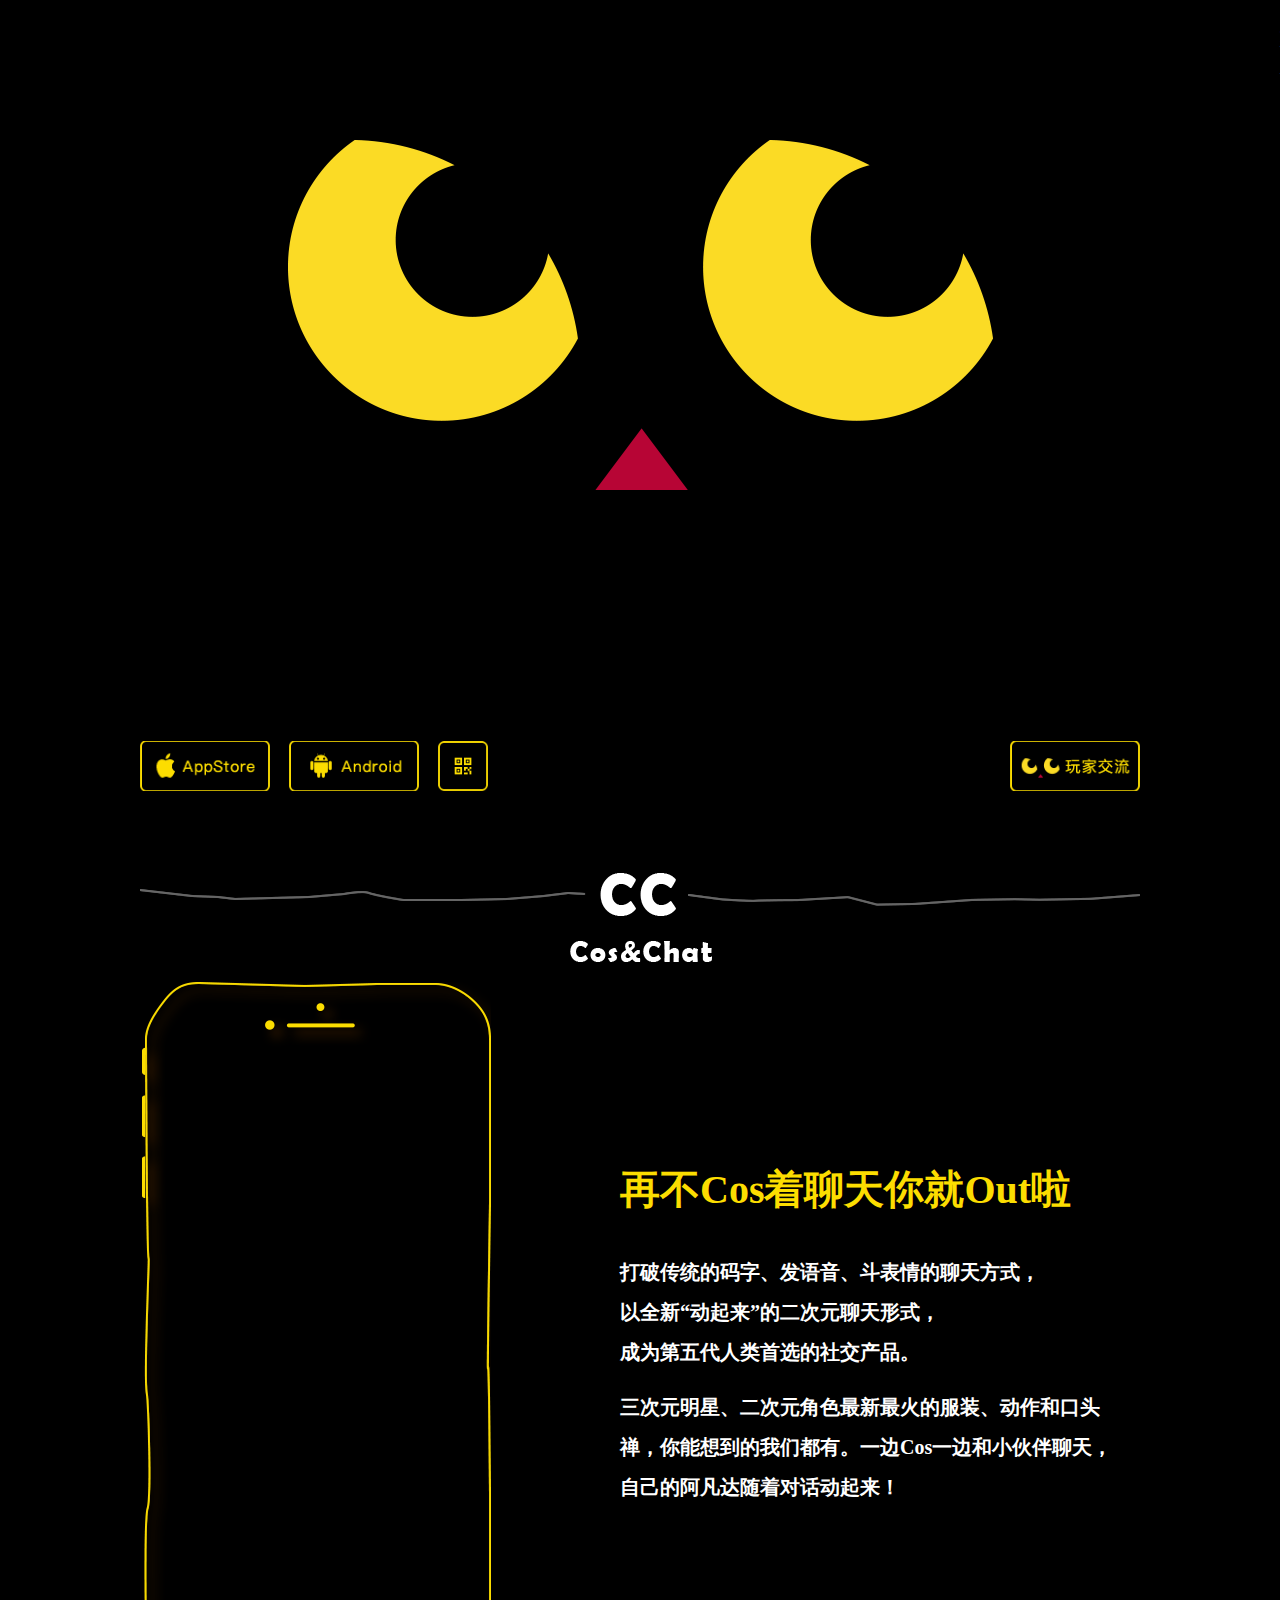
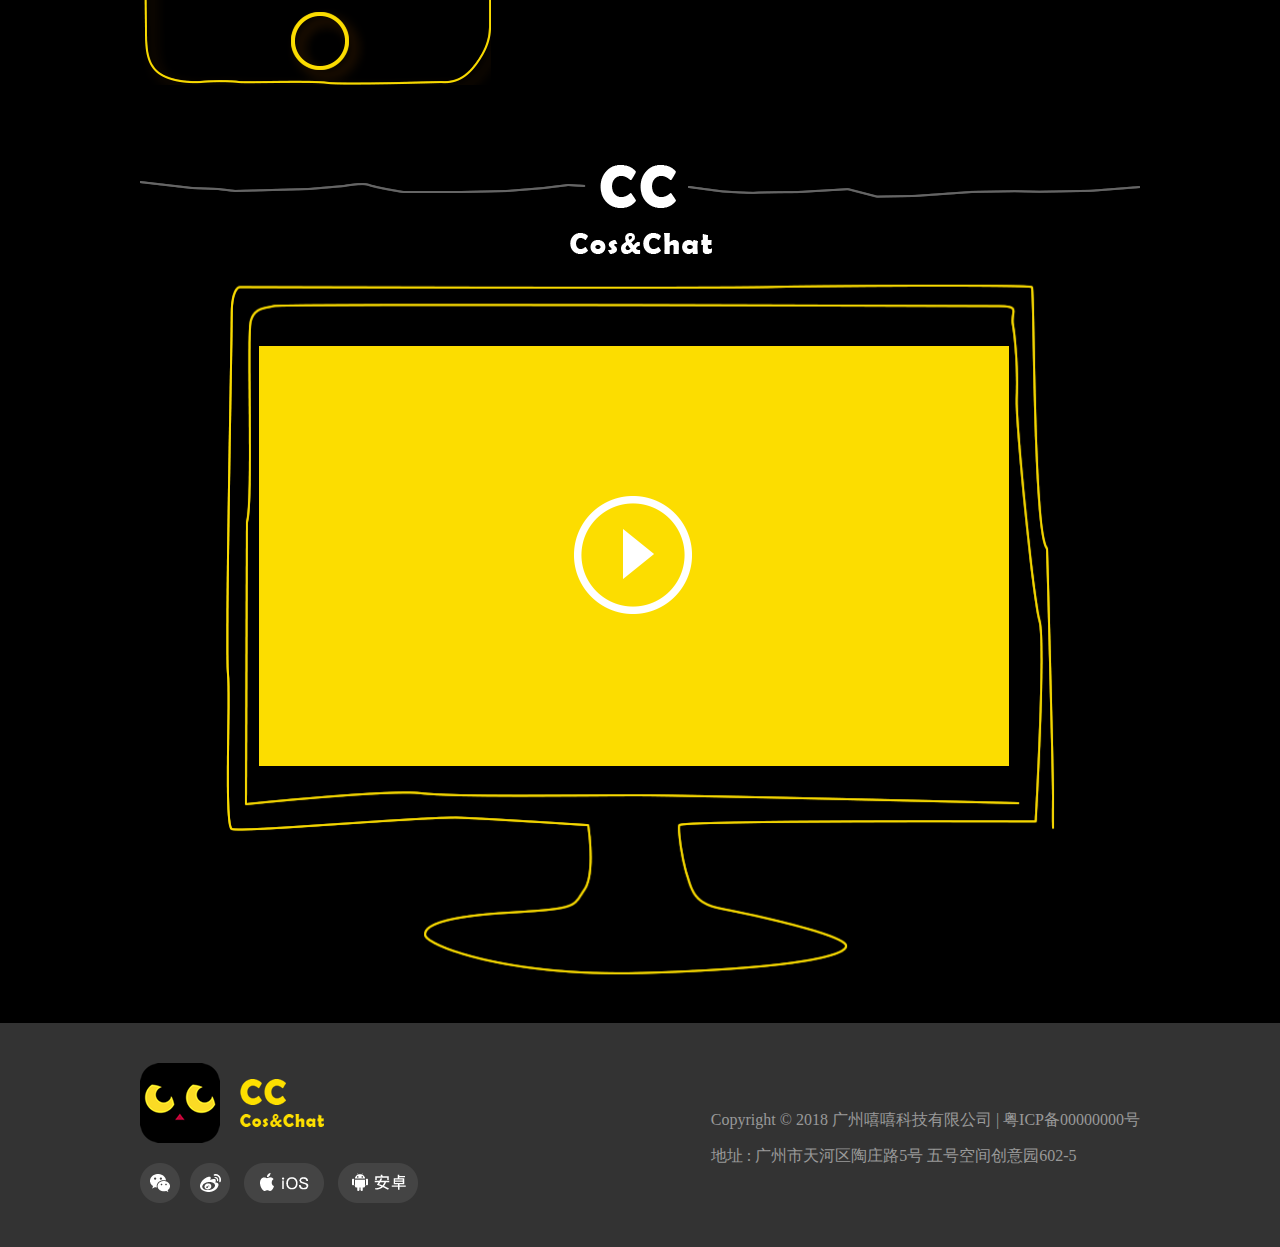
==== index.html @ ba4736cd "done" ====
<!DOCTYPE html><html lang="en"><head><meta charset="utf-8"><meta name="renderer" content="webkit|ie-comp|ie-stand"><meta http-equiv="Cache-Control" content="no-siteapp"><meta name="keywords" content="广州市,嘻嘻,科技,嘻嘻科技"><meta name="description" content="广州市嘻嘻科技有限公司官网"><meta name="viewport" content="width=device-width,initial-scale=1,user-scalable=no"><meta name="apple-mobile-web-app-capable" content="yes"><meta name="apple-mobile-web-app-status-bar-style" content="black"><meta http-equiv="X-UA-Compatible" content="IE=edge"><title>广州市嘻嘻科技有限公司</title><link rel="stylesheet" href="css/style.css"><script>/Android|webOS|iPhone|iPad|iPod|BlackBerry|IEMobile|Opera Mini/i.test(navigator.userAgent)&&(window.location.href="index-m.html")</script></head><body><div class="g-doc"><div class="g-hd"><ul id="j-txtgroup" class="m-txtgroup"></ul><div class="g-sec g-sec-1"><div id="j-logo" class="m-logo"><div class="water"></div></div><div class="m-btngroup"><div class="left"><a target="_blank" href="//www.pgyer.com/coschat" class="u-btn u-btn-ios"></a> <a target="_blank" href="//www.pgyer.com/coschat" class="u-btn u-btn-android"></a> <a id="j-btndownload" href="javascript:;" class="u-btn-qrcode"><img src="img/download-qrcode.png" alt=""></a></div><div class="right"><a target="_blank" href="//bbs.coschat.com/" class="u-btn-bbs"></a></div></div></div></div><div class="g-line"></div><div class="g-sec g-sec-2"><div class="m-phone"><video data-autoplay="" loop autoplay src="img/video1.mp4" class="video-tvc" poster="">抱歉，您的浏览器不支持内嵌视频</video></div><div class="m-des"><h2>再不Cos着聊天你就Out啦</h2><div class="txt1"><h3>打破传统的码字、发语音、斗表情的聊天方式，<h3>以全新“动起来”的二次元聊天形式，</h3><h3>成为第五代人类首选的社交产品。</h3></h3></div><div class="txt2"><h3>三次元明星、二次元角色最新最火的服装、动作和口头禅，你能想到的我们都有。一边Cos一边和小伙伴聊天，自己的阿凡达随着对话动起来！</h3></div></div></div><div class="g-line"></div><div class="g-sec"><div class="m-screen"><video id="j-video2" data-autoplay="" loop src="img/video2.mp4" class="video-tvc" poster="">抱歉，您的浏览器不支持内嵌视频</video><div id="j-poster" class="poster"></div></div></div><div class="g-ft"><div class="g-sec"><div class="left"><div class="logo"></div><div class="icons"><a class="wechat"><img src="img/wechat-qrcode.png" alt=""> </a><a target="_blank" href="//weibo.com/u/6461154466" class="weibo"></a> <a target="_blank" href="//www.pgyer.com/coschat" class="ios"></a> <a target="_blank" href="//www.pgyer.com/coschat" class="andriod"></a></div></div><div class="right"><div class="copy">Copyright © 2018 广州嘻嘻科技有限公司 | <a href="">粤ICP备00000000号</a></div><div class="address">地址 : 广州市天河区陶庄路5号 五号空间创意园602-5</div></div></div></div></div><script src="js/jquery.min.js"></script><script>$(function(){var o=["别盯着我看","你往下滚动看看啊","干嘛还盯着我","不要再盯着我啦","你再盯信不信我叫给你看",""];for(var t,e,i,s="",n=0;n<o.length;n++)s+='<li style="top:'+(void 0,e=60-(t=10),i=Math.random(),t+Math.round(i*e))+'px">'+o[n]+"</li>";$("#j-txtgroup").html(s),function(){setTimeout(function(){$("#j-txtgroup").addClass("move")},5e3);var o=setTimeout(function(){$("#j-logo").attr("class","m-logo-toggle")},15e3),t=setTimeout(function(){$("#j-logo").attr("class","m-logo"),$("#j-txtgroup").removeClass("move"),clearTimeout(o),clearTimeout(t)},25e3)}(),setInterval(function(){!function(){setTimeout(function(){$("#j-txtgroup").addClass("move")},1e3);var o=setTimeout(function(){$("#j-logo").attr("class","m-logo-toggle")},11e3),t=setTimeout(function(){$("#j-logo").attr("class","m-logo"),$("#j-txtgroup").removeClass("move"),clearTimeout(o),clearTimeout(t)},21e3)}()},25e3);var u=$("#j-video2"),a=$("#j-poster");a.click(function(){u[0].paused?(u[0].play(),$(this).hide()):u.pause()}),u.click(function(){this.paused?this.play():(this.pause(),a.show())}),$("#j-btndownload").mouseover(function(){$(".u-btn-ios, .u-btn-android").css("visibility","hidden")}).mouseout(function(){$(".u-btn-ios, .u-btn-android").css("visibility","visible")})})</script></body></html>
---- css/style.css ----
@charset "UTF-8";
* {
  margin: 0;
  padding: 0; }

a {
  text-decoration: none; }

ul, li {
  list-style: none; }

html, body {
  width: 100%; }

body {
  background-color: #000;
  font-family: "Microsoft YaHei", 微软雅黑, "Microsoft JhengHei", 华文细黑, STHeiti, MingLiu;
  overflow-x: hidden; }

.g-hd {
  position: relative; }

.m-txtgroup li {
  position: absolute;
  left: 100%;
  width: 400px;
  color: #fff;
  font-size: 30px; }
  .m-txtgroup li:nth-child(1) {
    -webkit-animation-delay: 0s;
    animation-delay: 0s; }
  .m-txtgroup li:nth-child(2) {
    -webkit-animation-delay: 2s;
    animation-delay: 2s; }
  .m-txtgroup li:nth-child(3) {
    -webkit-animation-delay: 4s;
    animation-delay: 4s; }
  .m-txtgroup li:nth-child(4) {
    -webkit-animation-delay: 6s;
    animation-delay: 6s; }
  .m-txtgroup li:nth-child(5) {
    -webkit-animation-delay: 8s;
    animation-delay: 8s; }
  .m-txtgroup li:nth-child(6) {
    width: 775px;
    height: 57px;
    background: url(../img/txt1.png) no-repeat center;
    background-size: cover;
    -webkit-animation-delay: 10s;
    animation-delay: 10s; }

.m-txtgroup.move li {
  -webkit-animation-name: move;
  animation-name: move;
  -webkit-animation-duration: 10s;
  animation-duration: 10s;
  -webkit-animation-timing-function: linear;
  animation-timing-function: linear;
  -webkit-animation-iteration-count: 1;
  animation-iteration-count: 1; }

@-webkit-keyframes move {
  0% { }
  100% {
    -webkit-transform: translateX(-2000px);
    transform: translateX(-2000px); } }

@keyframes move {
  0% { }
  100% {
    -webkit-transform: translateX(-2000px);
    transform: translateX(-2000px); } }

.g-sec {
  width: 1000px;
  margin: 0 auto; }

.g-sec-1 {
  padding-top: 140px; }

.m-logo {
  width: 705px;
  height: 561px;
  margin: 0 auto;
  background: url(../img/logo1.png) no-repeat top center;
  background-size: 705px 350px; }

.m-logo-toggle {
  position: relative;
  width: 704px;
  height: 561px;
  margin: 0 auto;
  background: url(../img/logo2.png) no-repeat top center;
  background-size: 704px 361px; }
  .m-logo-toggle .water {
    position: absolute;
    bottom: 0;
    left: 50%;
    width: 170px;
    height: 206px;
    margin-left: -72px;
    background-image: url(../img/water1.png);
    background-repeat: no-repeat;
    background-size: 350px 206px;
    -webkit-animation: skip 1s steps(2) infinite;
    animation: skip 1s steps(2) infinite; }

@-webkit-keyframes skip {
  0% {
    margin-left: -72px;
    background-position: -2px 0; }
  100% {
    margin-left: -94px;
    background-position: -350px 0; } }

@keyframes skip {
  0% {
    margin-left: -72px;
    background-position: -2px 0; }
  100% {
    margin-left: -94px;
    background-position: -350px 0; } }

.m-btngroup {
  margin-top: 40px;
  height: 52px; }
  .m-btngroup .left {
    float: left; }
  .m-btngroup .right {
    float: right; }
  .m-btngroup .u-btn {
    display: inline-block;
    width: 130px;
    height: 50px;
    margin-right: 15px; }
  .m-btngroup .u-btn-ios {
    background: url(../img/btn-ios.png) no-repeat center;
    background-size: cover; }
  .m-btngroup .u-btn-android {
    background: url(../img/btn-android.png) no-repeat center;
    background-size: cover; }
  .m-btngroup .u-btn-qrcode {
    position: relative;
    display: inline-block;
    width: 50px;
    height: 50px;
    background: url(../img/btn-qrcode.png) no-repeat center;
    background-size: cover; }
    .m-btngroup .u-btn-qrcode:hover img {
      width: 200px;
      height: 200px;
      -webkit-transition: all .5s;
      -o-transition: all .5s;
      transition: all .5s; }
    .m-btngroup .u-btn-qrcode img {
      position: absolute;
      right: 0;
      bottom: 0;
      width: 0;
      height: 0;
      -webkit-transition: all .5s;
      -o-transition: all .5s;
      transition: all .5s; }
  .m-btngroup .u-btn-bbs {
    display: inline-block;
    width: 130px;
    height: 50px;
    background: url(../img/btn-bbs.png) no-repeat center;
    background-size: cover; }

.g-line {
  width: 1000px;
  height: 89px;
  margin: 80px auto 20px;
  background: url(../img/line.png) no-repeat center;
  background-size: cover; }

.g-sec-2 {
  overflow: hidden; }

.m-phone {
  position: relative;
  float: left;
  width: 351px;
  height: 703px;
  background: url(../img/phone-bg.png) no-repeat center;
  background-size: cover; }
  .m-phone video {
    position: absolute;
    top: 70px;
    left: 22px;
    width: 312px;
    height: 553px; }

.m-des {
  width: 510px;
  margin-left: 480px;
  margin-top: 180px; }
  .m-des h2 {
    color: #FCDD00;
    font-size: 40px; }
  .m-des h3 {
    color: #FFFFFF;
    font-size: 20px;
    line-height: 40px; }
  .m-des .txt1 {
    margin-top: 35px;
    margin-bottom: 15px; }

.m-screen {
  position: relative;
  width: 830px;
  height: 691px;
  margin: 30px auto 48px;
  background: url(../img/screen-bg.png) no-repeat center;
  background-size: cover; }
  .m-screen video, .m-screen .poster {
    position: absolute;
    top: 62px;
    left: 34px;
    width: 750px;
    height: 420px; }
  .m-screen .poster {
    background: url(../img/video2-bg.png) no-repeat center;
    background-size: cover;
    z-index: 9999; }

.g-ft {
  background-color: #333;
  padding: 40px 0;
  overflow: hidden; }
  .g-ft .logo {
    width: 184px;
    height: 80px;
    margin-bottom: 20px;
    background: url(../img/logo.png) no-repeat center;
    background-size: cover; }
  .g-ft .left {
    float: left; }
  .g-ft .icons .wechat, .g-ft .icons .weibo {
    display: inline-block;
    width: 40px;
    height: 40px;
    margin-right: 10px; }
  .g-ft .icons .wechat {
    position: relative;
    background: url([data-uri]) no-repeat center;
    background-size: cover; }
    .g-ft .icons .wechat:hover img {
      width: 120px;
      height: 120px; }
    .g-ft .icons .wechat img {
      position: absolute;
      bottom: 0;
      left: -130px;
      width: 0;
      height: 0; }
  .g-ft .icons .weibo {
    background: url([data-uri]) no-repeat center;
    background-size: cover; }
  .g-ft .icons .ios, .g-ft .icons .andriod {
    display: inline-block;
    width: 80px;
    height: 40px;
    margin-right: 10px; }
  .g-ft .icons .ios {
    background: url([data-uri]) no-repeat center;
    background-size: cover; }
  .g-ft .icons .andriod {
    background: url([data-uri]) no-repeat center;
    background-size: cover; }
  .g-ft .right {
    float: right;
    margin-top: 47px; }
  .g-ft .copy, .g-ft .address {
    color: #999999;
    font-size: 16px; }
  .g-ft .copy {
    margin-bottom: 15px; }
    .g-ft .copy a {
      color: #999999;
      font-size: 16px; }
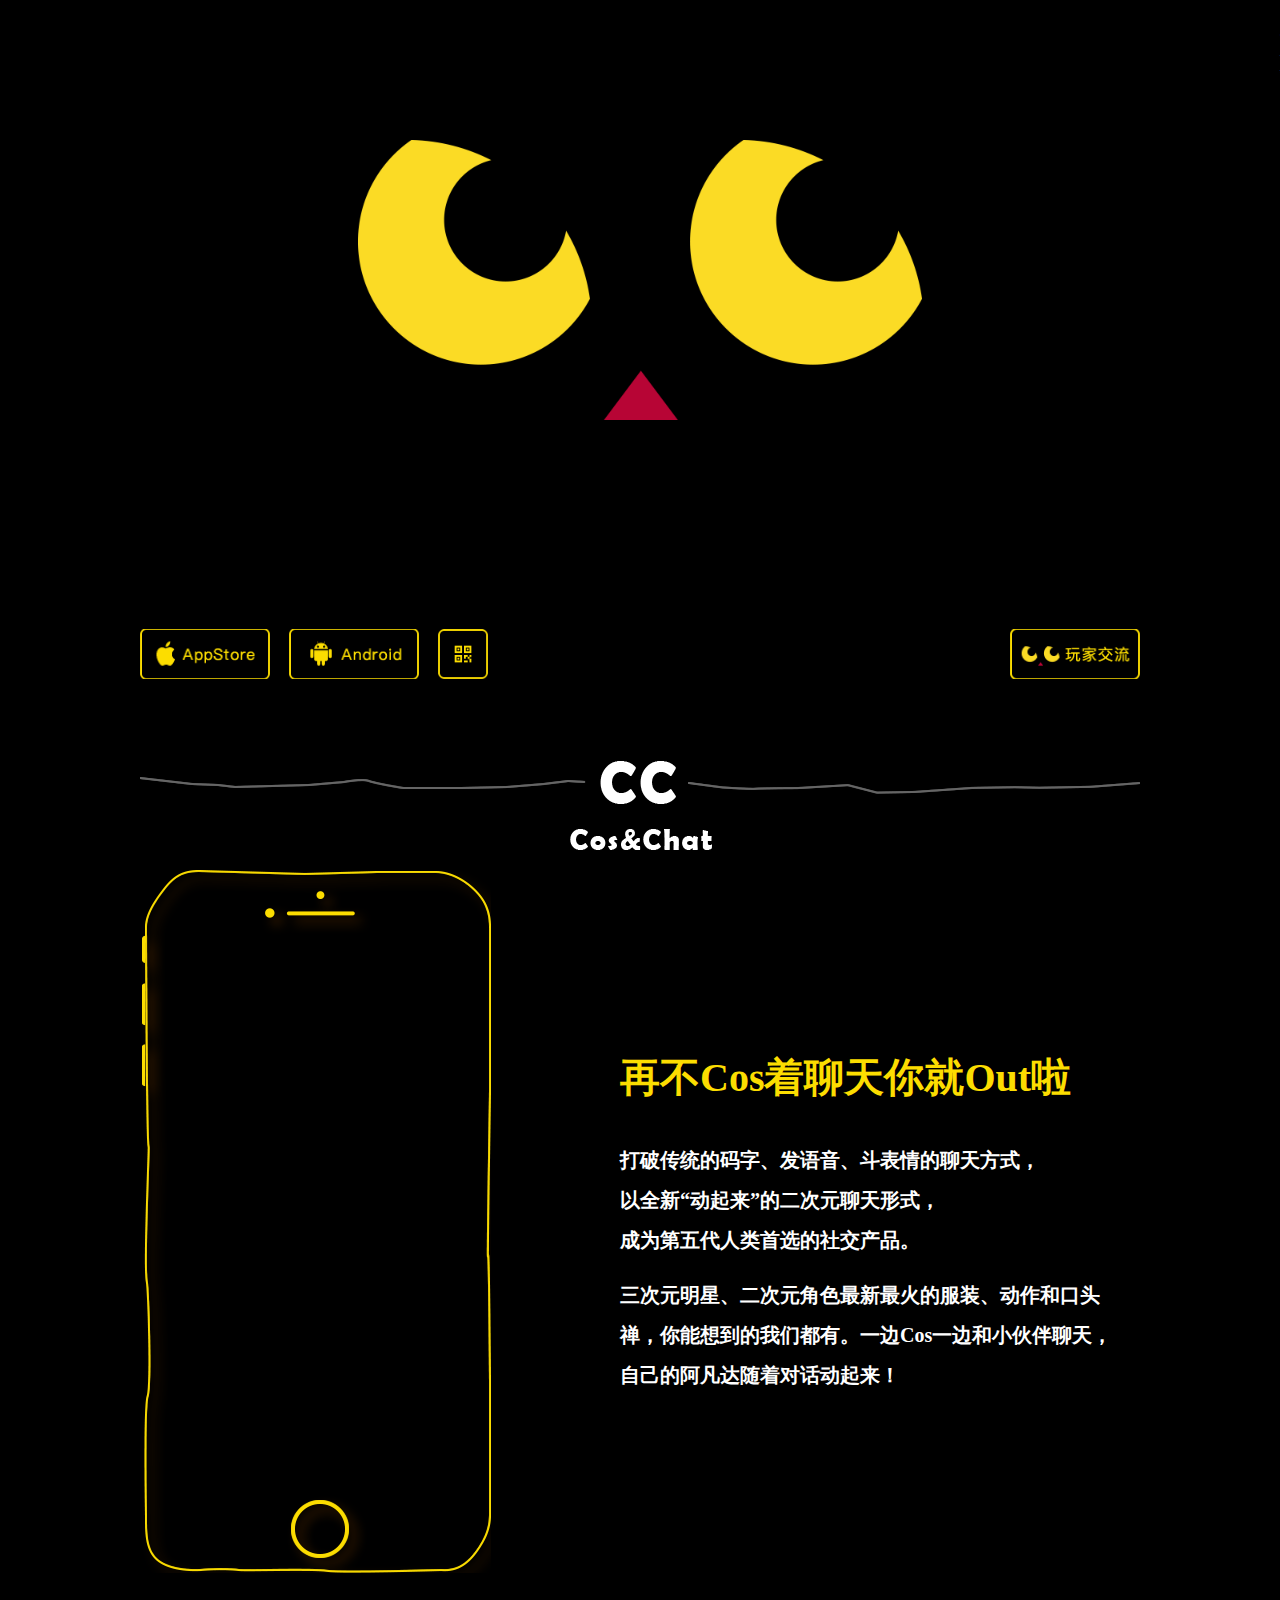
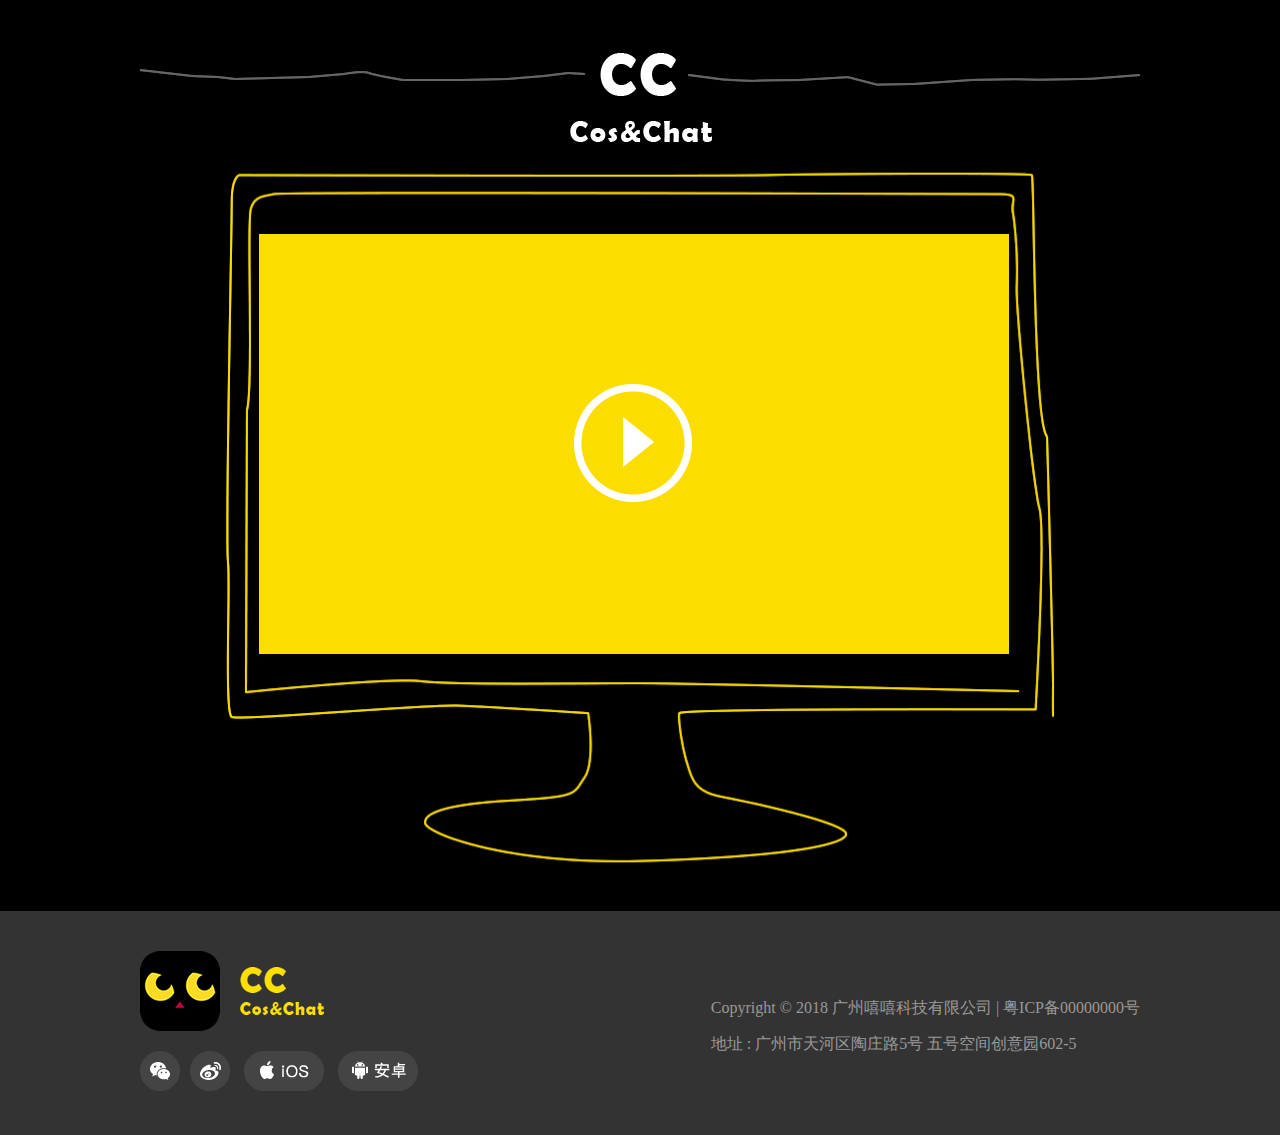
==== commit 790a3b10: "替换video" ====
--- a/index.html
+++ b/index.html
@@ -1 +1 @@
-<!DOCTYPE html><html lang="en"><head><meta charset="utf-8"><meta name="renderer" content="webkit|ie-comp|ie-stand"><meta http-equiv="Cache-Control" content="no-siteapp"><meta name="keywords" content="广州市,嘻嘻,科技,嘻嘻科技"><meta name="description" content="广州市嘻嘻科技有限公司官网"><meta name="viewport" content="width=device-width,initial-scale=1,user-scalable=no"><meta name="apple-mobile-web-app-capable" content="yes"><meta name="apple-mobile-web-app-status-bar-style" content="black"><meta http-equiv="X-UA-Compatible" content="IE=edge"><title>广州市嘻嘻科技有限公司</title><link rel="stylesheet" href="css/style.css"><script>/Android|webOS|iPhone|iPad|iPod|BlackBerry|IEMobile|Opera Mini/i.test(navigator.userAgent)&&(window.location.href="index-m.html")</script></head><body><div class="g-doc"><div class="g-hd"><ul id="j-txtgroup" class="m-txtgroup"></ul><div class="g-sec g-sec-1"><div id="j-logo" class="m-logo"><div class="water"></div></div><div class="m-btngroup"><div class="left"><a target="_blank" href="//www.pgyer.com/coschat" class="u-btn u-btn-ios"></a> <a target="_blank" href="//www.pgyer.com/coschat" class="u-btn u-btn-android"></a> <a id="j-btndownload" href="javascript:;" class="u-btn-qrcode"><img src="img/download-qrcode.png" alt=""></a></div><div class="right"><a target="_blank" href="//bbs.coschat.com/" class="u-btn-bbs"></a></div></div></div></div><div class="g-line"></div><div class="g-sec g-sec-2"><div class="m-phone"><video data-autoplay="" loop autoplay src="img/video1.mp4" class="video-tvc" poster="">抱歉，您的浏览器不支持内嵌视频</video></div><div class="m-des"><h2>再不Cos着聊天你就Out啦</h2><div class="txt1"><h3>打破传统的码字、发语音、斗表情的聊天方式，<h3>以全新“动起来”的二次元聊天形式，</h3><h3>成为第五代人类首选的社交产品。</h3></h3></div><div class="txt2"><h3>三次元明星、二次元角色最新最火的服装、动作和口头禅，你能想到的我们都有。一边Cos一边和小伙伴聊天，自己的阿凡达随着对话动起来！</h3></div></div></div><div class="g-line"></div><div class="g-sec"><div class="m-screen"><video id="j-video2" data-autoplay="" loop src="img/video2.mp4" class="video-tvc" poster="">抱歉，您的浏览器不支持内嵌视频</video><div id="j-poster" class="poster"></div></div></div><div class="g-ft"><div class="g-sec"><div class="left"><div class="logo"></div><div class="icons"><a class="wechat"><img src="img/wechat-qrcode.png" alt=""> </a><a target="_blank" href="//weibo.com/u/6461154466" class="weibo"></a> <a target="_blank" href="//www.pgyer.com/coschat" class="ios"></a> <a target="_blank" href="//www.pgyer.com/coschat" class="andriod"></a></div></div><div class="right"><div class="copy">Copyright © 2018 广州嘻嘻科技有限公司 | <a href="">粤ICP备00000000号</a></div><div class="address">地址 : 广州市天河区陶庄路5号 五号空间创意园602-5</div></div></div></div></div><script src="js/jquery.min.js"></script><script>$(function(){var o=["别盯着我看","你往下滚动看看啊","干嘛还盯着我","不要再盯着我啦","你再盯信不信我叫给你看",""];for(var t,e,i,s="",n=0;n<o.length;n++)s+='<li style="top:'+(void 0,e=60-(t=10),i=Math.random(),t+Math.round(i*e))+'px">'+o[n]+"</li>";$("#j-txtgroup").html(s),function(){setTimeout(function(){$("#j-txtgroup").addClass("move")},5e3);var o=setTimeout(function(){$("#j-logo").attr("class","m-logo-toggle")},15e3),t=setTimeout(function(){$("#j-logo").attr("class","m-logo"),$("#j-txtgroup").removeClass("move"),clearTimeout(o),clearTimeout(t)},25e3)}(),setInterval(function(){!function(){setTimeout(function(){$("#j-txtgroup").addClass("move")},1e3);var o=setTimeout(function(){$("#j-logo").attr("class","m-logo-toggle")},11e3),t=setTimeout(function(){$("#j-logo").attr("class","m-logo"),$("#j-txtgroup").removeClass("move"),clearTimeout(o),clearTimeout(t)},21e3)}()},25e3);var u=$("#j-video2"),a=$("#j-poster");a.click(function(){u[0].paused?(u[0].play(),$(this).hide()):u.pause()}),u.click(function(){this.paused?this.play():(this.pause(),a.show())}),$("#j-btndownload").mouseover(function(){$(".u-btn-ios, .u-btn-android").css("visibility","hidden")}).mouseout(function(){$(".u-btn-ios, .u-btn-android").css("visibility","visible")})})</script></body></html>+<!DOCTYPE html><html lang="en"><head><meta charset="utf-8"><meta name="renderer" content="webkit|ie-comp|ie-stand"><meta http-equiv="Cache-Control" content="no-siteapp"><meta name="keywords" content="广州市,嘻嘻,科技,嘻嘻科技"><meta name="description" content="广州市嘻嘻科技有限公司官网"><meta name="viewport" content="width=device-width,initial-scale=1,user-scalable=no"><meta name="apple-mobile-web-app-capable" content="yes"><meta name="apple-mobile-web-app-status-bar-style" content="black"><meta http-equiv="X-UA-Compatible" content="IE=edge"><title>广州市嘻嘻科技有限公司</title><link rel="stylesheet" href="css/style.css"><script>/Android|webOS|iPhone|iPad|iPod|BlackBerry|IEMobile|Opera Mini/i.test(navigator.userAgent)&&(window.location.href="index-m.html")</script></head><body><div class="g-doc"><div class="g-hd"><ul id="j-txtgroup" class="m-txtgroup"></ul><div class="g-sec g-sec-1"><div id="j-logo" class="m-logo"><div class="water"></div></div><div class="m-btngroup"><div class="left"><a target="_blank" href="//www.pgyer.com/coschat" class="u-btn u-btn-ios"></a> <a target="_blank" href="//www.pgyer.com/coschat" class="u-btn u-btn-android"></a> <a id="j-btndownload" href="javascript:;" class="u-btn-qrcode"><img src="img/download-qrcode.png" alt=""></a></div><div class="right"><a target="_blank" href="//bbs.coschat.com/" class="u-btn-bbs"></a></div></div></div></div><div class="g-line"></div><div class="g-sec g-sec-2"><div class="m-phone"><video data-autoplay="" loop autoplay src="img/video1.mp4" class="video-tvc" poster="" muted>抱歉，您的浏览器不支持内嵌视频</video></div><div class="m-des"><h2>再不Cos着聊天你就Out啦</h2><div class="txt1"><h3>打破传统的码字、发语音、斗表情的聊天方式，<h3>以全新“动起来”的二次元聊天形式，</h3><h3>成为第五代人类首选的社交产品。</h3></h3></div><div class="txt2"><h3>三次元明星、二次元角色最新最火的服装、动作和口头禅，你能想到的我们都有。一边Cos一边和小伙伴聊天，自己的阿凡达随着对话动起来！</h3></div></div></div><div class="g-line"></div><div class="g-sec"><div class="m-screen"><video id="j-video2" data-autoplay="" loop src="img/video2.mp4" class="video-tvc" poster="">抱歉，您的浏览器不支持内嵌视频</video><div id="j-poster" class="poster"></div></div></div><div class="g-ft"><div class="g-sec"><div class="left"><div class="logo"></div><div class="icons"><a class="wechat"><img src="img/wechat-qrcode.png" alt=""> </a><a target="_blank" href="//weibo.com/u/6461154466" class="weibo"></a> <a target="_blank" href="//www.pgyer.com/coschat" class="ios"></a> <a target="_blank" href="//www.pgyer.com/coschat" class="andriod"></a></div></div><div class="right"><div class="copy">Copyright © 2018 广州嘻嘻科技有限公司 | <a href="">粤ICP备00000000号</a></div><div class="address">地址 : 广州市天河区陶庄路5号 五号空间创意园602-5</div></div></div></div></div><script src="js/jquery.min.js"></script><script>$(function(){var o=["别盯着我看","你往下滚动看看啊","干嘛还盯着我","不要再盯着我啦","你再盯信不信我叫给你看",""];for(var t,e,i,s="",n=0;n<o.length;n++)s+='<li style="top:'+(void 0,e=60-(t=10),i=Math.random(),t+Math.round(i*e))+'px">'+o[n]+"</li>";$("#j-txtgroup").html(s),function(){setTimeout(function(){$("#j-txtgroup").addClass("move")},5e3);var o=setTimeout(function(){$("#j-logo").attr("class","m-logo-toggle")},15e3),t=setTimeout(function(){$("#j-logo").attr("class","m-logo"),$("#j-txtgroup").removeClass("move"),clearTimeout(o),clearTimeout(t)},25e3)}(),setInterval(function(){!function(){setTimeout(function(){$("#j-txtgroup").addClass("move")},1e3);var o=setTimeout(function(){$("#j-logo").attr("class","m-logo-toggle")},11e3),t=setTimeout(function(){$("#j-logo").attr("class","m-logo"),$("#j-txtgroup").removeClass("move"),clearTimeout(o),clearTimeout(t)},21e3)}()},25e3);var u=$("#j-video2"),a=$("#j-poster");a.click(function(){u[0].paused?(u[0].play(),$(this).hide()):u.pause()}),u.click(function(){this.paused?this.play():(this.pause(),a.show())}),$("#j-btndownload").mouseover(function(){$(".u-btn-ios, .u-btn-android").css("visibility","hidden")}).mouseout(function(){$(".u-btn-ios, .u-btn-android").css("visibility","visible")})})</script></body></html>--- a/css/style.css
+++ b/css/style.css
@@ -1,282 +1 @@
-@charset "UTF-8";
-* {
-  margin: 0;
-  padding: 0; }
-
-a {
-  text-decoration: none; }
-
-ul, li {
-  list-style: none; }
-
-html, body {
-  width: 100%; }
-
-body {
-  background-color: #000;
-  font-family: "Microsoft YaHei", 微软雅黑, "Microsoft JhengHei", 华文细黑, STHeiti, MingLiu;
-  overflow-x: hidden; }
-
-.g-hd {
-  position: relative; }
-
-.m-txtgroup li {
-  position: absolute;
-  left: 100%;
-  width: 400px;
-  color: #fff;
-  font-size: 30px; }
-  .m-txtgroup li:nth-child(1) {
-    -webkit-animation-delay: 0s;
-    animation-delay: 0s; }
-  .m-txtgroup li:nth-child(2) {
-    -webkit-animation-delay: 2s;
-    animation-delay: 2s; }
-  .m-txtgroup li:nth-child(3) {
-    -webkit-animation-delay: 4s;
-    animation-delay: 4s; }
-  .m-txtgroup li:nth-child(4) {
-    -webkit-animation-delay: 6s;
-    animation-delay: 6s; }
-  .m-txtgroup li:nth-child(5) {
-    -webkit-animation-delay: 8s;
-    animation-delay: 8s; }
-  .m-txtgroup li:nth-child(6) {
-    width: 775px;
-    height: 57px;
-    background: url(../img/txt1.png) no-repeat center;
-    background-size: cover;
-    -webkit-animation-delay: 10s;
-    animation-delay: 10s; }
-
-.m-txtgroup.move li {
-  -webkit-animation-name: move;
-  animation-name: move;
-  -webkit-animation-duration: 10s;
-  animation-duration: 10s;
-  -webkit-animation-timing-function: linear;
-  animation-timing-function: linear;
-  -webkit-animation-iteration-count: 1;
-  animation-iteration-count: 1; }
-
-@-webkit-keyframes move {
-  0% { }
-  100% {
-    -webkit-transform: translateX(-2000px);
-    transform: translateX(-2000px); } }
-
-@keyframes move {
-  0% { }
-  100% {
-    -webkit-transform: translateX(-2000px);
-    transform: translateX(-2000px); } }
-
-.g-sec {
-  width: 1000px;
-  margin: 0 auto; }
-
-.g-sec-1 {
-  padding-top: 140px; }
-
-.m-logo {
-  width: 705px;
-  height: 561px;
-  margin: 0 auto;
-  background: url(../img/logo1.png) no-repeat top center;
-  background-size: 705px 350px; }
-
-.m-logo-toggle {
-  position: relative;
-  width: 704px;
-  height: 561px;
-  margin: 0 auto;
-  background: url(../img/logo2.png) no-repeat top center;
-  background-size: 704px 361px; }
-  .m-logo-toggle .water {
-    position: absolute;
-    bottom: 0;
-    left: 50%;
-    width: 170px;
-    height: 206px;
-    margin-left: -72px;
-    background-image: url(../img/water1.png);
-    background-repeat: no-repeat;
-    background-size: 350px 206px;
-    -webkit-animation: skip 1s steps(2) infinite;
-    animation: skip 1s steps(2) infinite; }
-
-@-webkit-keyframes skip {
-  0% {
-    margin-left: -72px;
-    background-position: -2px 0; }
-  100% {
-    margin-left: -94px;
-    background-position: -350px 0; } }
-
-@keyframes skip {
-  0% {
-    margin-left: -72px;
-    background-position: -2px 0; }
-  100% {
-    margin-left: -94px;
-    background-position: -350px 0; } }
-
-.m-btngroup {
-  margin-top: 40px;
-  height: 52px; }
-  .m-btngroup .left {
-    float: left; }
-  .m-btngroup .right {
-    float: right; }
-  .m-btngroup .u-btn {
-    display: inline-block;
-    width: 130px;
-    height: 50px;
-    margin-right: 15px; }
-  .m-btngroup .u-btn-ios {
-    background: url(../img/btn-ios.png) no-repeat center;
-    background-size: cover; }
-  .m-btngroup .u-btn-android {
-    background: url(../img/btn-android.png) no-repeat center;
-    background-size: cover; }
-  .m-btngroup .u-btn-qrcode {
-    position: relative;
-    display: inline-block;
-    width: 50px;
-    height: 50px;
-    background: url(../img/btn-qrcode.png) no-repeat center;
-    background-size: cover; }
-    .m-btngroup .u-btn-qrcode:hover img {
-      width: 200px;
-      height: 200px;
-      -webkit-transition: all .5s;
-      -o-transition: all .5s;
-      transition: all .5s; }
-    .m-btngroup .u-btn-qrcode img {
-      position: absolute;
-      right: 0;
-      bottom: 0;
-      width: 0;
-      height: 0;
-      -webkit-transition: all .5s;
-      -o-transition: all .5s;
-      transition: all .5s; }
-  .m-btngroup .u-btn-bbs {
-    display: inline-block;
-    width: 130px;
-    height: 50px;
-    background: url(../img/btn-bbs.png) no-repeat center;
-    background-size: cover; }
-
-.g-line {
-  width: 1000px;
-  height: 89px;
-  margin: 80px auto 20px;
-  background: url(../img/line.png) no-repeat center;
-  background-size: cover; }
-
-.g-sec-2 {
-  overflow: hidden; }
-
-.m-phone {
-  position: relative;
-  float: left;
-  width: 351px;
-  height: 703px;
-  background: url(../img/phone-bg.png) no-repeat center;
-  background-size: cover; }
-  .m-phone video {
-    position: absolute;
-    top: 70px;
-    left: 22px;
-    width: 312px;
-    height: 553px; }
-
-.m-des {
-  width: 510px;
-  margin-left: 480px;
-  margin-top: 180px; }
-  .m-des h2 {
-    color: #FCDD00;
-    font-size: 40px; }
-  .m-des h3 {
-    color: #FFFFFF;
-    font-size: 20px;
-    line-height: 40px; }
-  .m-des .txt1 {
-    margin-top: 35px;
-    margin-bottom: 15px; }
-
-.m-screen {
-  position: relative;
-  width: 830px;
-  height: 691px;
-  margin: 30px auto 48px;
-  background: url(../img/screen-bg.png) no-repeat center;
-  background-size: cover; }
-  .m-screen video, .m-screen .poster {
-    position: absolute;
-    top: 62px;
-    left: 34px;
-    width: 750px;
-    height: 420px; }
-  .m-screen .poster {
-    background: url(../img/video2-bg.png) no-repeat center;
-    background-size: cover;
-    z-index: 9999; }
-
-.g-ft {
-  background-color: #333;
-  padding: 40px 0;
-  overflow: hidden; }
-  .g-ft .logo {
-    width: 184px;
-    height: 80px;
-    margin-bottom: 20px;
-    background: url(../img/logo.png) no-repeat center;
-    background-size: cover; }
-  .g-ft .left {
-    float: left; }
-  .g-ft .icons .wechat, .g-ft .icons .weibo {
-    display: inline-block;
-    width: 40px;
-    height: 40px;
-    margin-right: 10px; }
-  .g-ft .icons .wechat {
-    position: relative;
-    background: url([data-uri]) no-repeat center;
-    background-size: cover; }
-    .g-ft .icons .wechat:hover img {
-      width: 120px;
-      height: 120px; }
-    .g-ft .icons .wechat img {
-      position: absolute;
-      bottom: 0;
-      left: -130px;
-      width: 0;
-      height: 0; }
-  .g-ft .icons .weibo {
-    background: url([data-uri]) no-repeat center;
-    background-size: cover; }
-  .g-ft .icons .ios, .g-ft .icons .andriod {
-    display: inline-block;
-    width: 80px;
-    height: 40px;
-    margin-right: 10px; }
-  .g-ft .icons .ios {
-    background: url([data-uri]) no-repeat center;
-    background-size: cover; }
-  .g-ft .icons .andriod {
-    background: url([data-uri]) no-repeat center;
-    background-size: cover; }
-  .g-ft .right {
-    float: right;
-    margin-top: 47px; }
-  .g-ft .copy, .g-ft .address {
-    color: #999999;
-    font-size: 16px; }
-  .g-ft .copy {
-    margin-bottom: 15px; }
-    .g-ft .copy a {
-      color: #999999;
-      font-size: 16px; }
+@charset "UTF-8";*{margin:0;padding:0}a{text-decoration:none}li,ul{list-style:none}body,html{width:100%}body{background-color:#000;font-family:"Microsoft YaHei",微软雅黑,"Microsoft JhengHei",华文细黑,STHeiti,MingLiu;overflow-x:hidden}.g-hd{position:relative}.m-txtgroup li{position:absolute;left:100%;width:400px;color:#fff;font-size:30px}.m-txtgroup li:nth-child(1){-webkit-animation-delay:0s;animation-delay:0s}.m-txtgroup li:nth-child(2){-webkit-animation-delay:2s;animation-delay:2s}.m-txtgroup li:nth-child(3){-webkit-animation-delay:4s;animation-delay:4s}.m-txtgroup li:nth-child(4){-webkit-animation-delay:6s;animation-delay:6s}.m-txtgroup li:nth-child(5){-webkit-animation-delay:8s;animation-delay:8s}.m-txtgroup li:nth-child(6){width:775px;height:57px;background:url(../img/txt1.png) no-repeat center;background-size:cover;-webkit-animation-delay:10s;animation-delay:10s}.m-txtgroup.move li{-webkit-animation-name:move;animation-name:move;-webkit-animation-duration:10s;animation-duration:10s;-webkit-animation-timing-function:linear;animation-timing-function:linear;-webkit-animation-iteration-count:1;animation-iteration-count:1}@-webkit-keyframes move{100%{-webkit-transform:translateX(-2000px);transform:translateX(-2000px)}}@keyframes move{100%{-webkit-transform:translateX(-2000px);transform:translateX(-2000px)}}.g-sec{width:1000px;margin:0 auto}.g-sec-1{padding-top:140px}.m-logo{width:564px;height:449px;margin:0 auto;background:url(../img/logo1.png) no-repeat top center;background-size:564px 280px}.m-logo-toggle{position:relative;width:563px;height:449px;margin:0 auto;background:url(../img/logo2.png) no-repeat top center;background-size:563px 289px}.m-logo-toggle .water{position:absolute;bottom:0;left:50%;width:136px;height:165px;margin-left:-58px;background-image:url(../img/water1.png);background-repeat:no-repeat;background-size:280px 165px;-webkit-animation:skip 1s steps(2) infinite;animation:skip 1s steps(2) infinite}@-webkit-keyframes skip{0%{margin-left:-62px;background-position:-2px 0}100%{margin-left:-82px;background-position:-280px 0}}@keyframes skip{0%{margin-left:-62px;background-position:-2px 0}100%{margin-left:-82px;background-position:-280px 0}}.m-btngroup{margin-top:40px;height:52px}.m-btngroup .left{float:left}.m-btngroup .right{float:right}.m-btngroup .u-btn{display:inline-block;width:130px;height:50px;margin-right:15px}.m-btngroup .u-btn-ios{background:url(../img/btn-ios.png) no-repeat center;background-size:cover}.m-btngroup .u-btn-android{background:url(../img/btn-android.png) no-repeat center;background-size:cover}.m-btngroup .u-btn-qrcode{position:relative;display:inline-block;width:50px;height:50px;background:url(../img/btn-qrcode.png) no-repeat center;background-size:cover}.m-btngroup .u-btn-qrcode:hover img{width:200px;height:200px;-webkit-transition:all .5s;-o-transition:all .5s;transition:all .5s}.m-btngroup .u-btn-qrcode img{position:absolute;right:0;bottom:0;width:0;height:0;-webkit-transition:all .5s;-o-transition:all .5s;transition:all .5s}.m-btngroup .u-btn-bbs{display:inline-block;width:130px;height:50px;background:url(../img/btn-bbs.png) no-repeat center;background-size:cover}.g-line{width:1000px;height:89px;margin:80px auto 20px;background:url(../img/line.png) no-repeat center;background-size:cover}.g-sec-2{overflow:hidden}.m-phone{position:relative;float:left;width:351px;height:703px;background:url(../img/phone-bg.png) no-repeat center;background-size:cover}.m-phone video{position:absolute;top:70px;left:22px;width:312px;height:553px}.m-des{width:510px;margin-left:480px;margin-top:180px}.m-des h2{color:#fcdd00;font-size:40px}.m-des h3{color:#fff;font-size:20px;line-height:40px}.m-des .txt1{margin-top:35px;margin-bottom:15px}.m-screen{position:relative;width:830px;height:691px;margin:30px auto 48px;background:url(../img/screen-bg.png) no-repeat center;background-size:cover}.m-screen .poster,.m-screen video{position:absolute;top:62px;left:34px;width:750px;height:420px}.m-screen .poster{background:url(../img/video2-bg.png) no-repeat center;background-size:cover;z-index:9999}.g-ft{background-color:#333;padding:40px 0;overflow:hidden}.g-ft .logo{width:184px;height:80px;margin-bottom:20px;background:url(../img/logo.png) no-repeat center;background-size:cover}.g-ft .left{float:left}.g-ft .icons .wechat,.g-ft .icons .weibo{display:inline-block;width:40px;height:40px;margin-right:10px}.g-ft .icons .wechat{position:relative;background:url([data-uri]) no-repeat center;background-size:cover}.g-ft .icons .wechat:hover img{width:120px;height:120px}.g-ft .icons .wechat img{position:absolute;bottom:0;left:-130px;width:0;height:0}.g-ft .icons .weibo{background:url([data-uri]) no-repeat center;background-size:cover}.g-ft .icons .andriod,.g-ft .icons .ios{display:inline-block;width:80px;height:40px;margin-right:10px}.g-ft .icons .ios{background:url([data-uri]) no-repeat center;background-size:cover}.g-ft .icons .andriod{background:url([data-uri]) no-repeat center;background-size:cover}.g-ft .right{float:right;margin-top:47px}.g-ft .address,.g-ft .copy{color:#999;font-size:16px}.g-ft .copy{margin-bottom:15px}.g-ft .copy a{color:#999;font-size:16px}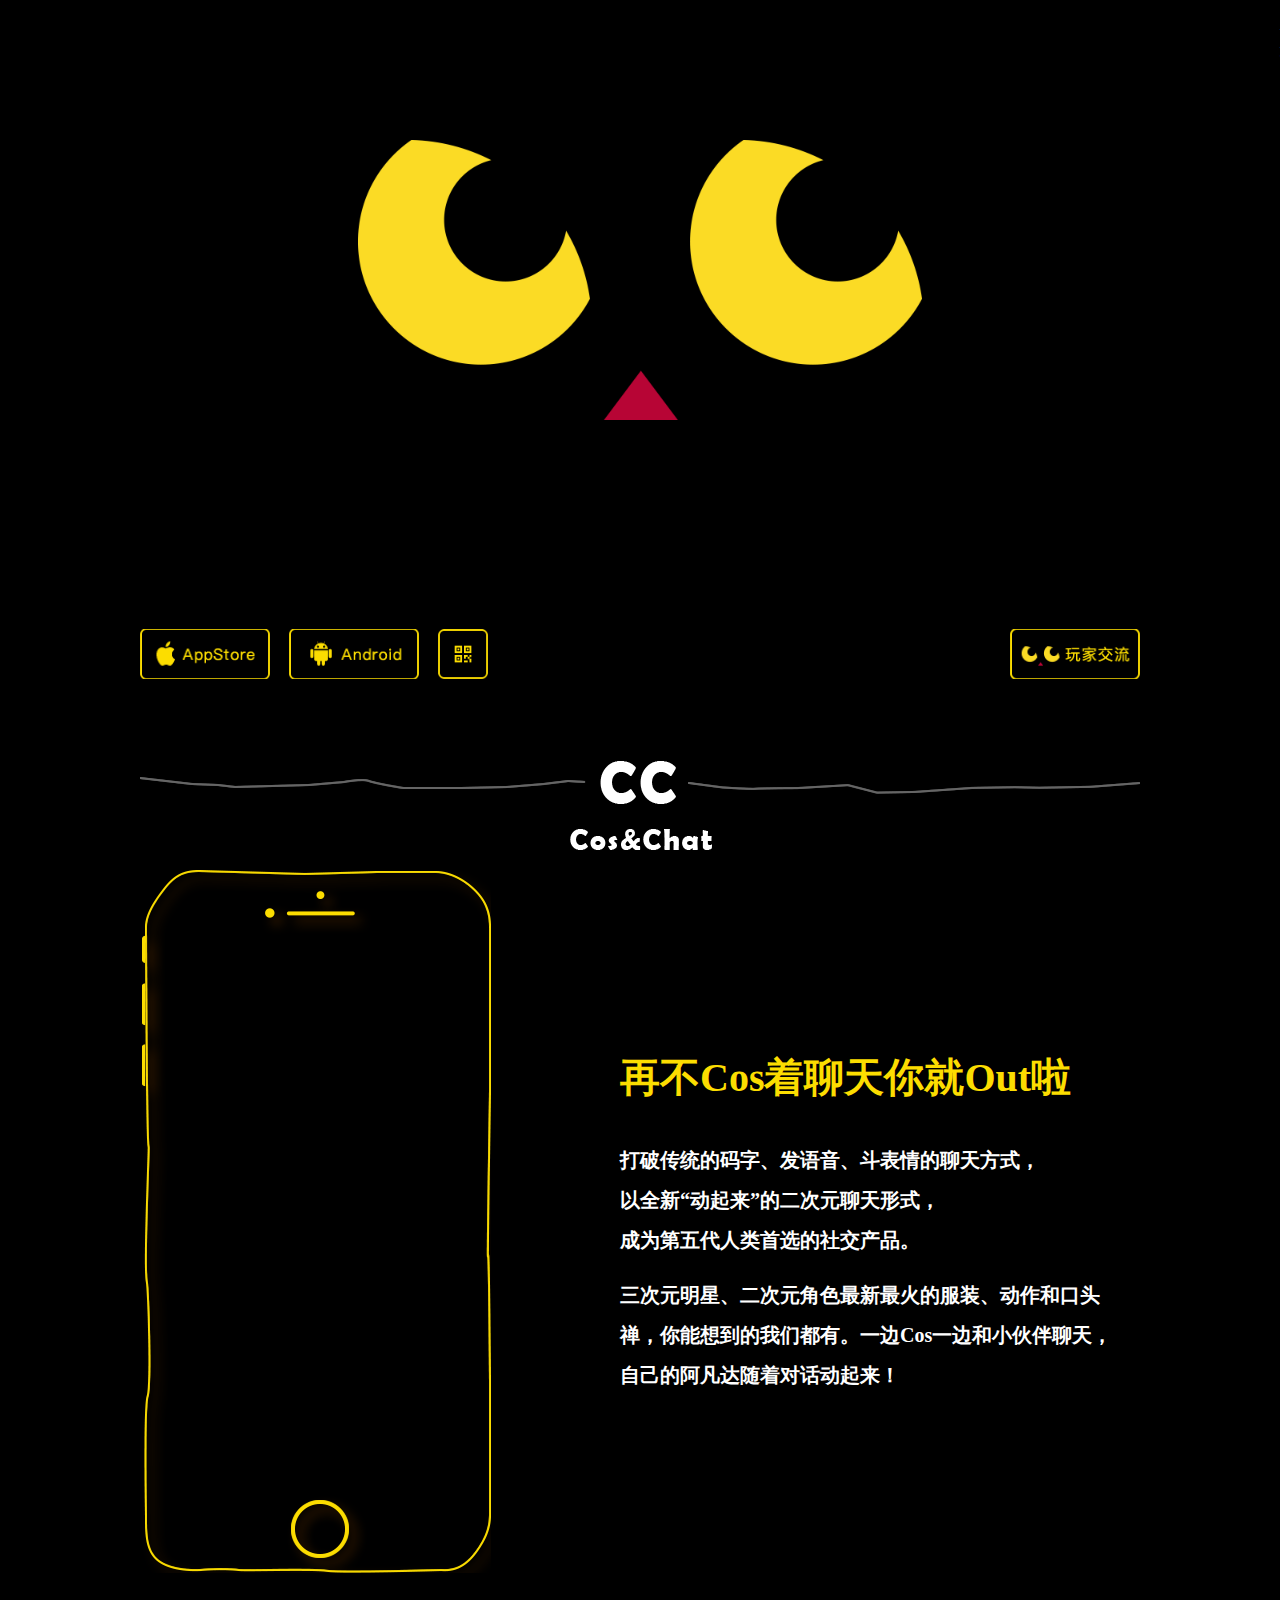
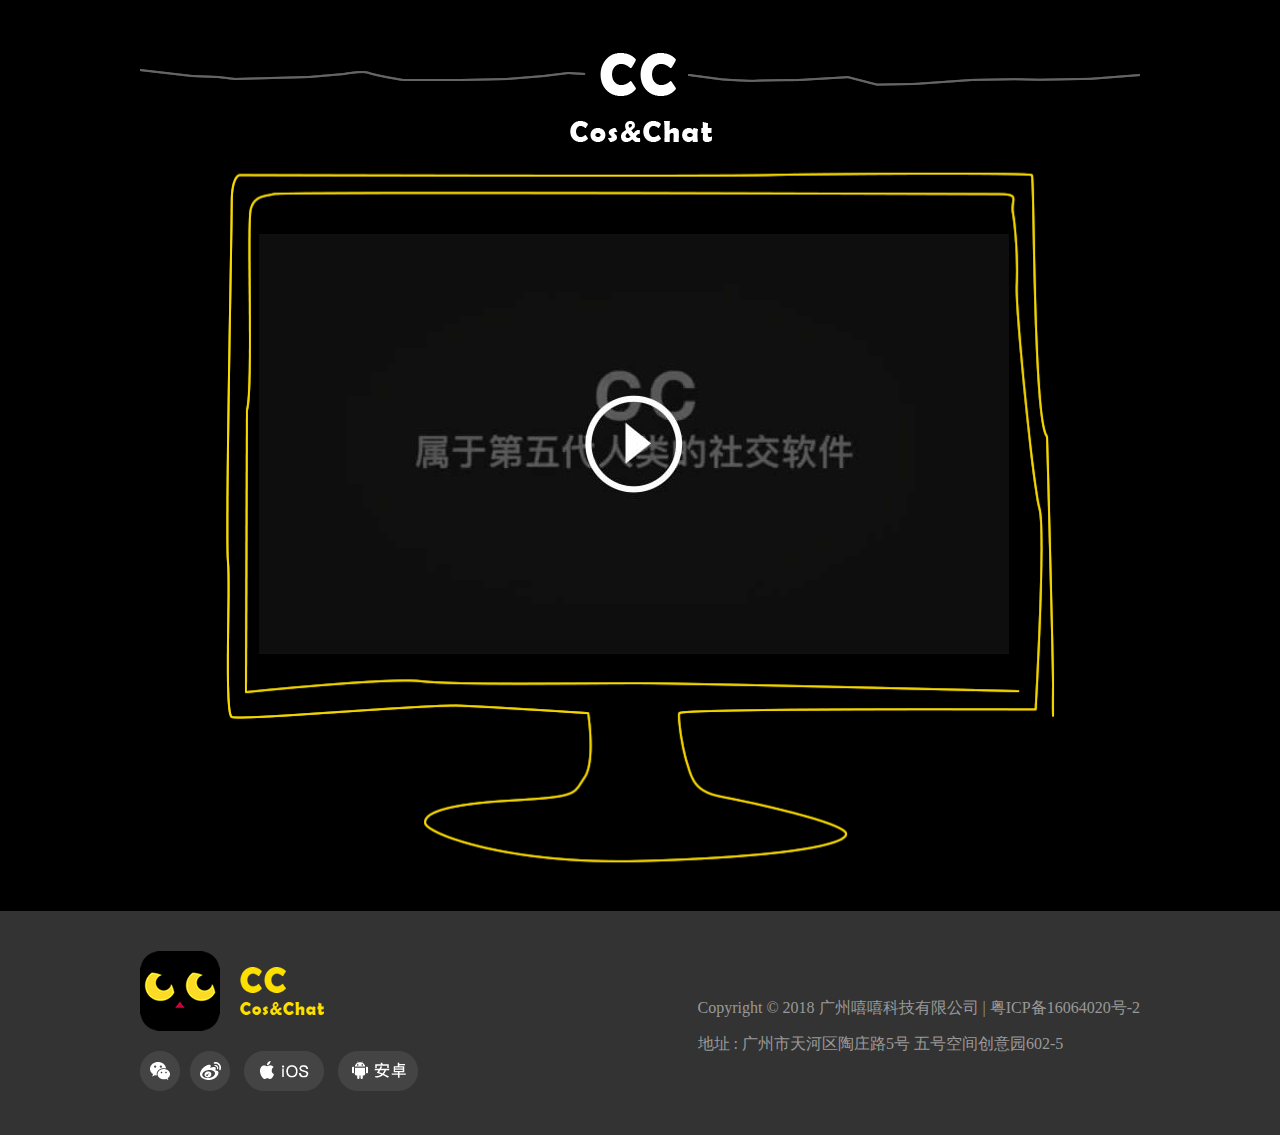
==== commit 4ca0dc74: "替换预览图" ====
--- a/index.html
+++ b/index.html
@@ -1 +1 @@
-<!DOCTYPE html><html lang="en"><head><meta charset="utf-8"><meta name="renderer" content="webkit|ie-comp|ie-stand"><meta http-equiv="Cache-Control" content="no-siteapp"><meta name="keywords" content="广州市,嘻嘻,科技,嘻嘻科技"><meta name="description" content="广州市嘻嘻科技有限公司官网"><meta name="viewport" content="width=device-width,initial-scale=1,user-scalable=no"><meta name="apple-mobile-web-app-capable" content="yes"><meta name="apple-mobile-web-app-status-bar-style" content="black"><meta http-equiv="X-UA-Compatible" content="IE=edge"><title>广州市嘻嘻科技有限公司</title><link rel="stylesheet" href="css/style.css"><script>/Android|webOS|iPhone|iPad|iPod|BlackBerry|IEMobile|Opera Mini/i.test(navigator.userAgent)&&(window.location.href="index-m.html")</script></head><body><div class="g-doc"><div class="g-hd"><ul id="j-txtgroup" class="m-txtgroup"></ul><div class="g-sec g-sec-1"><div id="j-logo" class="m-logo"><div class="water"></div></div><div class="m-btngroup"><div class="left"><a target="_blank" href="//www.pgyer.com/coschat" class="u-btn u-btn-ios"></a> <a target="_blank" href="//www.pgyer.com/coschat" class="u-btn u-btn-android"></a> <a id="j-btndownload" href="javascript:;" class="u-btn-qrcode"><img src="img/download-qrcode.png" alt=""></a></div><div class="right"><a target="_blank" href="//bbs.coschat.com/" class="u-btn-bbs"></a></div></div></div></div><div class="g-line"></div><div class="g-sec g-sec-2"><div class="m-phone"><video data-autoplay="" loop autoplay src="img/video1.mp4" class="video-tvc" poster="" muted>抱歉，您的浏览器不支持内嵌视频</video></div><div class="m-des"><h2>再不Cos着聊天你就Out啦</h2><div class="txt1"><h3>打破传统的码字、发语音、斗表情的聊天方式，<h3>以全新“动起来”的二次元聊天形式，</h3><h3>成为第五代人类首选的社交产品。</h3></h3></div><div class="txt2"><h3>三次元明星、二次元角色最新最火的服装、动作和口头禅，你能想到的我们都有。一边Cos一边和小伙伴聊天，自己的阿凡达随着对话动起来！</h3></div></div></div><div class="g-line"></div><div class="g-sec"><div class="m-screen"><video id="j-video2" data-autoplay="" loop src="img/video2.mp4" class="video-tvc" poster="">抱歉，您的浏览器不支持内嵌视频</video><div id="j-poster" class="poster"></div></div></div><div class="g-ft"><div class="g-sec"><div class="left"><div class="logo"></div><div class="icons"><a class="wechat"><img src="img/wechat-qrcode.png" alt=""> </a><a target="_blank" href="//weibo.com/u/6461154466" class="weibo"></a> <a target="_blank" href="//www.pgyer.com/coschat" class="ios"></a> <a target="_blank" href="//www.pgyer.com/coschat" class="andriod"></a></div></div><div class="right"><div class="copy">Copyright © 2018 广州嘻嘻科技有限公司 | <a href="">粤ICP备00000000号</a></div><div class="address">地址 : 广州市天河区陶庄路5号 五号空间创意园602-5</div></div></div></div></div><script src="js/jquery.min.js"></script><script>$(function(){var o=["别盯着我看","你往下滚动看看啊","干嘛还盯着我","不要再盯着我啦","你再盯信不信我叫给你看",""];for(var t,e,i,s="",n=0;n<o.length;n++)s+='<li style="top:'+(void 0,e=60-(t=10),i=Math.random(),t+Math.round(i*e))+'px">'+o[n]+"</li>";$("#j-txtgroup").html(s),function(){setTimeout(function(){$("#j-txtgroup").addClass("move")},5e3);var o=setTimeout(function(){$("#j-logo").attr("class","m-logo-toggle")},15e3),t=setTimeout(function(){$("#j-logo").attr("class","m-logo"),$("#j-txtgroup").removeClass("move"),clearTimeout(o),clearTimeout(t)},25e3)}(),setInterval(function(){!function(){setTimeout(function(){$("#j-txtgroup").addClass("move")},1e3);var o=setTimeout(function(){$("#j-logo").attr("class","m-logo-toggle")},11e3),t=setTimeout(function(){$("#j-logo").attr("class","m-logo"),$("#j-txtgroup").removeClass("move"),clearTimeout(o),clearTimeout(t)},21e3)}()},25e3);var u=$("#j-video2"),a=$("#j-poster");a.click(function(){u[0].paused?(u[0].play(),$(this).hide()):u.pause()}),u.click(function(){this.paused?this.play():(this.pause(),a.show())}),$("#j-btndownload").mouseover(function(){$(".u-btn-ios, .u-btn-android").css("visibility","hidden")}).mouseout(function(){$(".u-btn-ios, .u-btn-android").css("visibility","visible")})})</script></body></html>+<!DOCTYPE html><html lang="en"><head><meta charset="utf-8"><meta name="renderer" content="webkit|ie-comp|ie-stand"><meta http-equiv="Cache-Control" content="no-siteapp"><meta name="keywords" content="广州市,嘻嘻,科技,嘻嘻科技"><meta name="description" content="广州市嘻嘻科技有限公司官网"><meta name="viewport" content="width=device-width,initial-scale=1,user-scalable=no"><meta name="apple-mobile-web-app-capable" content="yes"><meta name="apple-mobile-web-app-status-bar-style" content="black"><meta http-equiv="X-UA-Compatible" content="IE=edge"><title>广州市嘻嘻科技有限公司</title><link rel="stylesheet" href="css/style.css"><script>/Android|webOS|iPhone|iPad|iPod|BlackBerry|IEMobile|Opera Mini/i.test(navigator.userAgent)&&(window.location.href="index-m.html")</script></head><body><div class="g-doc"><div class="g-hd"><ul id="j-txtgroup" class="m-txtgroup"></ul><div class="g-sec g-sec-1"><div id="j-logo" class="m-logo"><div class="water"></div></div><div class="m-btngroup"><div class="left"><a target="_blank" href="//www.pgyer.com/coschat" class="u-btn u-btn-ios"></a> <a target="_blank" href="//www.pgyer.com/coschat" class="u-btn u-btn-android"></a> <a id="j-btndownload" href="javascript:;" class="u-btn-qrcode"><img src="img/download-qrcode.png" alt=""></a></div><div class="right"><a target="_blank" href="//bbs.coschat.com/" class="u-btn-bbs"></a></div></div></div></div><div class="g-line"></div><div class="g-sec g-sec-2"><div class="m-phone"><video data-autoplay="" loop autoplay src="img/video1.mp4" class="video-tvc" poster="" muted>抱歉，您的浏览器不支持内嵌视频</video></div><div class="m-des"><h2>再不Cos着聊天你就Out啦</h2><div class="txt1"><h3>打破传统的码字、发语音、斗表情的聊天方式，<h3>以全新“动起来”的二次元聊天形式，</h3><h3>成为第五代人类首选的社交产品。</h3></h3></div><div class="txt2"><h3>三次元明星、二次元角色最新最火的服装、动作和口头禅，你能想到的我们都有。一边Cos一边和小伙伴聊天，自己的阿凡达随着对话动起来！</h3></div></div></div><div class="g-line"></div><div class="g-sec"><div class="m-screen"><video id="j-video2" data-autoplay="" loop src="img/video2.mp4" class="video-tvc" poster="">抱歉，您的浏览器不支持内嵌视频</video><div id="j-poster" class="poster"></div></div></div><div class="g-ft"><div class="g-sec"><div class="left"><div class="logo"></div><div class="icons"><a class="wechat"><img src="img/wechat-qrcode.png" alt=""> </a><a target="_blank" href="//weibo.com/u/6461154466" class="weibo"></a> <a target="_blank" href="//www.pgyer.com/coschat" class="ios"></a> <a target="_blank" href="//www.pgyer.com/coschat" class="andriod"></a></div></div><div class="right"><div class="copy">Copyright © 2018 广州嘻嘻科技有限公司 | <a href="//www.miitbeian.gov.cn/">粤ICP备16064020号-2</a></div><div class="address">地址 : 广州市天河区陶庄路5号 五号空间创意园602-5</div></div></div></div></div><script src="js/jquery.min.js"></script><script>$(function(){var o=["别盯着我看","你往下滚动看看啊","干嘛还盯着我","不要再盯着我啦","你再盯信不信我叫给你看",""];for(var t,e,i,s="",n=0;n<o.length;n++)s+='<li style="top:'+(void 0,e=60-(t=10),i=Math.random(),t+Math.round(i*e))+'px">'+o[n]+"</li>";$("#j-txtgroup").html(s),function(){setTimeout(function(){$("#j-txtgroup").addClass("move")},5e3);var o=setTimeout(function(){$("#j-logo").attr("class","m-logo-toggle")},15e3),t=setTimeout(function(){$("#j-logo").attr("class","m-logo"),$("#j-txtgroup").removeClass("move"),clearTimeout(o),clearTimeout(t)},25e3)}(),setInterval(function(){!function(){setTimeout(function(){$("#j-txtgroup").addClass("move")},1e3);var o=setTimeout(function(){$("#j-logo").attr("class","m-logo-toggle")},11e3),t=setTimeout(function(){$("#j-logo").attr("class","m-logo"),$("#j-txtgroup").removeClass("move"),clearTimeout(o),clearTimeout(t)},21e3)}()},25e3);var u=$("#j-video2"),a=$("#j-poster");a.click(function(){u[0].paused?(u[0].play(),$(this).hide()):u.pause()}),u.click(function(){this.paused?this.play():(this.pause(),a.show())}),$("#j-btndownload").mouseover(function(){$(".u-btn-ios, .u-btn-android").css("visibility","hidden")}).mouseout(function(){$(".u-btn-ios, .u-btn-android").css("visibility","visible")})})</script></body></html>--- a/css/style.css
+++ b/css/style.css
@@ -1 +1 @@
-@charset "UTF-8";*{margin:0;padding:0}a{text-decoration:none}li,ul{list-style:none}body,html{width:100%}body{background-color:#000;font-family:"Microsoft YaHei",微软雅黑,"Microsoft JhengHei",华文细黑,STHeiti,MingLiu;overflow-x:hidden}.g-hd{position:relative}.m-txtgroup li{position:absolute;left:100%;width:400px;color:#fff;font-size:30px}.m-txtgroup li:nth-child(1){-webkit-animation-delay:0s;animation-delay:0s}.m-txtgroup li:nth-child(2){-webkit-animation-delay:2s;animation-delay:2s}.m-txtgroup li:nth-child(3){-webkit-animation-delay:4s;animation-delay:4s}.m-txtgroup li:nth-child(4){-webkit-animation-delay:6s;animation-delay:6s}.m-txtgroup li:nth-child(5){-webkit-animation-delay:8s;animation-delay:8s}.m-txtgroup li:nth-child(6){width:775px;height:57px;background:url(../img/txt1.png) no-repeat center;background-size:cover;-webkit-animation-delay:10s;animation-delay:10s}.m-txtgroup.move li{-webkit-animation-name:move;animation-name:move;-webkit-animation-duration:10s;animation-duration:10s;-webkit-animation-timing-function:linear;animation-timing-function:linear;-webkit-animation-iteration-count:1;animation-iteration-count:1}@-webkit-keyframes move{100%{-webkit-transform:translateX(-2000px);transform:translateX(-2000px)}}@keyframes move{100%{-webkit-transform:translateX(-2000px);transform:translateX(-2000px)}}.g-sec{width:1000px;margin:0 auto}.g-sec-1{padding-top:140px}.m-logo{width:564px;height:449px;margin:0 auto;background:url(../img/logo1.png) no-repeat top center;background-size:564px 280px}.m-logo-toggle{position:relative;width:563px;height:449px;margin:0 auto;background:url(../img/logo2.png) no-repeat top center;background-size:563px 289px}.m-logo-toggle .water{position:absolute;bottom:0;left:50%;width:136px;height:165px;margin-left:-58px;background-image:url(../img/water1.png);background-repeat:no-repeat;background-size:280px 165px;-webkit-animation:skip 1s steps(2) infinite;animation:skip 1s steps(2) infinite}@-webkit-keyframes skip{0%{margin-left:-62px;background-position:-2px 0}100%{margin-left:-82px;background-position:-280px 0}}@keyframes skip{0%{margin-left:-62px;background-position:-2px 0}100%{margin-left:-82px;background-position:-280px 0}}.m-btngroup{margin-top:40px;height:52px}.m-btngroup .left{float:left}.m-btngroup .right{float:right}.m-btngroup .u-btn{display:inline-block;width:130px;height:50px;margin-right:15px}.m-btngroup .u-btn-ios{background:url(../img/btn-ios.png) no-repeat center;background-size:cover}.m-btngroup .u-btn-android{background:url(../img/btn-android.png) no-repeat center;background-size:cover}.m-btngroup .u-btn-qrcode{position:relative;display:inline-block;width:50px;height:50px;background:url(../img/btn-qrcode.png) no-repeat center;background-size:cover}.m-btngroup .u-btn-qrcode:hover img{width:200px;height:200px;-webkit-transition:all .5s;-o-transition:all .5s;transition:all .5s}.m-btngroup .u-btn-qrcode img{position:absolute;right:0;bottom:0;width:0;height:0;-webkit-transition:all .5s;-o-transition:all .5s;transition:all .5s}.m-btngroup .u-btn-bbs{display:inline-block;width:130px;height:50px;background:url(../img/btn-bbs.png) no-repeat center;background-size:cover}.g-line{width:1000px;height:89px;margin:80px auto 20px;background:url(../img/line.png) no-repeat center;background-size:cover}.g-sec-2{overflow:hidden}.m-phone{position:relative;float:left;width:351px;height:703px;background:url(../img/phone-bg.png) no-repeat center;background-size:cover}.m-phone video{position:absolute;top:70px;left:22px;width:312px;height:553px}.m-des{width:510px;margin-left:480px;margin-top:180px}.m-des h2{color:#fcdd00;font-size:40px}.m-des h3{color:#fff;font-size:20px;line-height:40px}.m-des .txt1{margin-top:35px;margin-bottom:15px}.m-screen{position:relative;width:830px;height:691px;margin:30px auto 48px;background:url(../img/screen-bg.png) no-repeat center;background-size:cover}.m-screen .poster,.m-screen video{position:absolute;top:62px;left:34px;width:750px;height:420px}.m-screen .poster{background:url(../img/video2-bg.png) no-repeat center;background-size:cover;z-index:9999}.g-ft{background-color:#333;padding:40px 0;overflow:hidden}.g-ft .logo{width:184px;height:80px;margin-bottom:20px;background:url(../img/logo.png) no-repeat center;background-size:cover}.g-ft .left{float:left}.g-ft .icons .wechat,.g-ft .icons .weibo{display:inline-block;width:40px;height:40px;margin-right:10px}.g-ft .icons .wechat{position:relative;background:url([data-uri]) no-repeat center;background-size:cover}.g-ft .icons .wechat:hover img{width:120px;height:120px}.g-ft .icons .wechat img{position:absolute;bottom:0;left:-130px;width:0;height:0}.g-ft .icons .weibo{background:url([data-uri]) no-repeat center;background-size:cover}.g-ft .icons .andriod,.g-ft .icons .ios{display:inline-block;width:80px;height:40px;margin-right:10px}.g-ft .icons .ios{background:url([data-uri]) no-repeat center;background-size:cover}.g-ft .icons .andriod{background:url([data-uri]) no-repeat center;background-size:cover}.g-ft .right{float:right;margin-top:47px}.g-ft .address,.g-ft .copy{color:#999;font-size:16px}.g-ft .copy{margin-bottom:15px}.g-ft .copy a{color:#999;font-size:16px}+@charset "UTF-8";*{margin:0;padding:0}a{text-decoration:none}li,ul{list-style:none}body,html{width:100%}body{background-color:#000;font-family:"Microsoft YaHei",微软雅黑,"Microsoft JhengHei",华文细黑,STHeiti,MingLiu;overflow-x:hidden}.g-hd{position:relative}.m-txtgroup li{position:absolute;left:100%;width:400px;color:#fff;font-size:30px}.m-txtgroup li:nth-child(1){-webkit-animation-delay:0s;animation-delay:0s}.m-txtgroup li:nth-child(2){-webkit-animation-delay:2s;animation-delay:2s}.m-txtgroup li:nth-child(3){-webkit-animation-delay:4s;animation-delay:4s}.m-txtgroup li:nth-child(4){-webkit-animation-delay:6s;animation-delay:6s}.m-txtgroup li:nth-child(5){-webkit-animation-delay:8s;animation-delay:8s}.m-txtgroup li:nth-child(6){width:775px;height:57px;background:url(../img/txt1.png) no-repeat center;background-size:cover;-webkit-animation-delay:10s;animation-delay:10s}.m-txtgroup.move li{-webkit-animation-name:move;animation-name:move;-webkit-animation-duration:10s;animation-duration:10s;-webkit-animation-timing-function:linear;animation-timing-function:linear;-webkit-animation-iteration-count:1;animation-iteration-count:1}@-webkit-keyframes move{100%{-webkit-transform:translateX(-2000px);transform:translateX(-2000px)}}@keyframes move{100%{-webkit-transform:translateX(-2000px);transform:translateX(-2000px)}}.g-sec{width:1000px;margin:0 auto}.g-sec-1{padding-top:140px}.m-logo{width:564px;height:449px;margin:0 auto;background:url(../img/logo1.png) no-repeat top center;background-size:564px 280px}.m-logo-toggle{position:relative;width:563px;height:449px;margin:0 auto;background:url(../img/logo2.png) no-repeat top center;background-size:563px 289px}.m-logo-toggle .water{position:absolute;bottom:0;left:50%;width:136px;height:165px;margin-left:-58px;background-image:url(../img/water1.png);background-repeat:no-repeat;background-size:280px 165px;-webkit-animation:skip 1s steps(2) infinite;animation:skip 1s steps(2) infinite}@-webkit-keyframes skip{0%{margin-left:-62px;background-position:-2px 0}100%{margin-left:-82px;background-position:-280px 0}}@keyframes skip{0%{margin-left:-62px;background-position:-2px 0}100%{margin-left:-82px;background-position:-280px 0}}.m-btngroup{margin-top:40px;height:52px}.m-btngroup .left{float:left}.m-btngroup .right{float:right}.m-btngroup .u-btn{display:inline-block;width:130px;height:50px;margin-right:15px}.m-btngroup .u-btn-ios{background:url(../img/btn-ios.png) no-repeat center;background-size:cover}.m-btngroup .u-btn-android{background:url(../img/btn-android.png) no-repeat center;background-size:cover}.m-btngroup .u-btn-qrcode{position:relative;display:inline-block;width:50px;height:50px;background:url(../img/btn-qrcode.png) no-repeat center;background-size:cover}.m-btngroup .u-btn-qrcode:hover img{width:200px;height:200px;-webkit-transition:all .5s;-o-transition:all .5s;transition:all .5s}.m-btngroup .u-btn-qrcode img{position:absolute;right:0;bottom:0;width:0;height:0;-webkit-transition:all .5s;-o-transition:all .5s;transition:all .5s}.m-btngroup .u-btn-bbs{display:inline-block;width:130px;height:50px;background:url(../img/btn-bbs.png) no-repeat center;background-size:cover}.g-line{width:1000px;height:89px;margin:80px auto 20px;background:url(../img/line.png) no-repeat center;background-size:cover}.g-sec-2{overflow:hidden}.m-phone{position:relative;float:left;width:351px;height:703px;background:url(../img/phone-bg.png) no-repeat center;background-size:cover}.m-phone video{position:absolute;top:70px;left:22px;width:312px;height:553px}.m-des{width:510px;margin-left:480px;margin-top:180px}.m-des h2{color:#fcdd00;font-size:40px}.m-des h3{color:#fff;font-size:20px;line-height:40px}.m-des .txt1{margin-top:35px;margin-bottom:15px}.m-screen{position:relative;width:830px;height:691px;margin:30px auto 48px;background:url(../img/screen-bg.png) no-repeat center;background-size:cover}.m-screen .poster,.m-screen video{position:absolute;top:62px;left:34px;width:750px;height:420px}.m-screen .poster{background:url(../img/video2-bg.jpg) no-repeat center;background-size:cover;z-index:9999}.g-ft{background-color:#333;padding:40px 0;overflow:hidden}.g-ft .logo{width:184px;height:80px;margin-bottom:20px;background:url(../img/logo.png) no-repeat center;background-size:cover}.g-ft .left{float:left}.g-ft .icons .wechat,.g-ft .icons .weibo{display:inline-block;width:40px;height:40px;margin-right:10px}.g-ft .icons .wechat{position:relative;background:url([data-uri]) no-repeat center;background-size:cover}.g-ft .icons .wechat:hover img{width:120px;height:120px}.g-ft .icons .wechat img{position:absolute;bottom:0;left:-130px;width:0;height:0}.g-ft .icons .weibo{background:url([data-uri]) no-repeat center;background-size:cover}.g-ft .icons .andriod,.g-ft .icons .ios{display:inline-block;width:80px;height:40px;margin-right:10px}.g-ft .icons .ios{background:url([data-uri]) no-repeat center;background-size:cover}.g-ft .icons .andriod{background:url([data-uri]) no-repeat center;background-size:cover}.g-ft .right{float:right;margin-top:47px}.g-ft .address,.g-ft .copy{color:#999;font-size:16px}.g-ft .copy{margin-bottom:15px}.g-ft .copy a{color:#999;font-size:16px}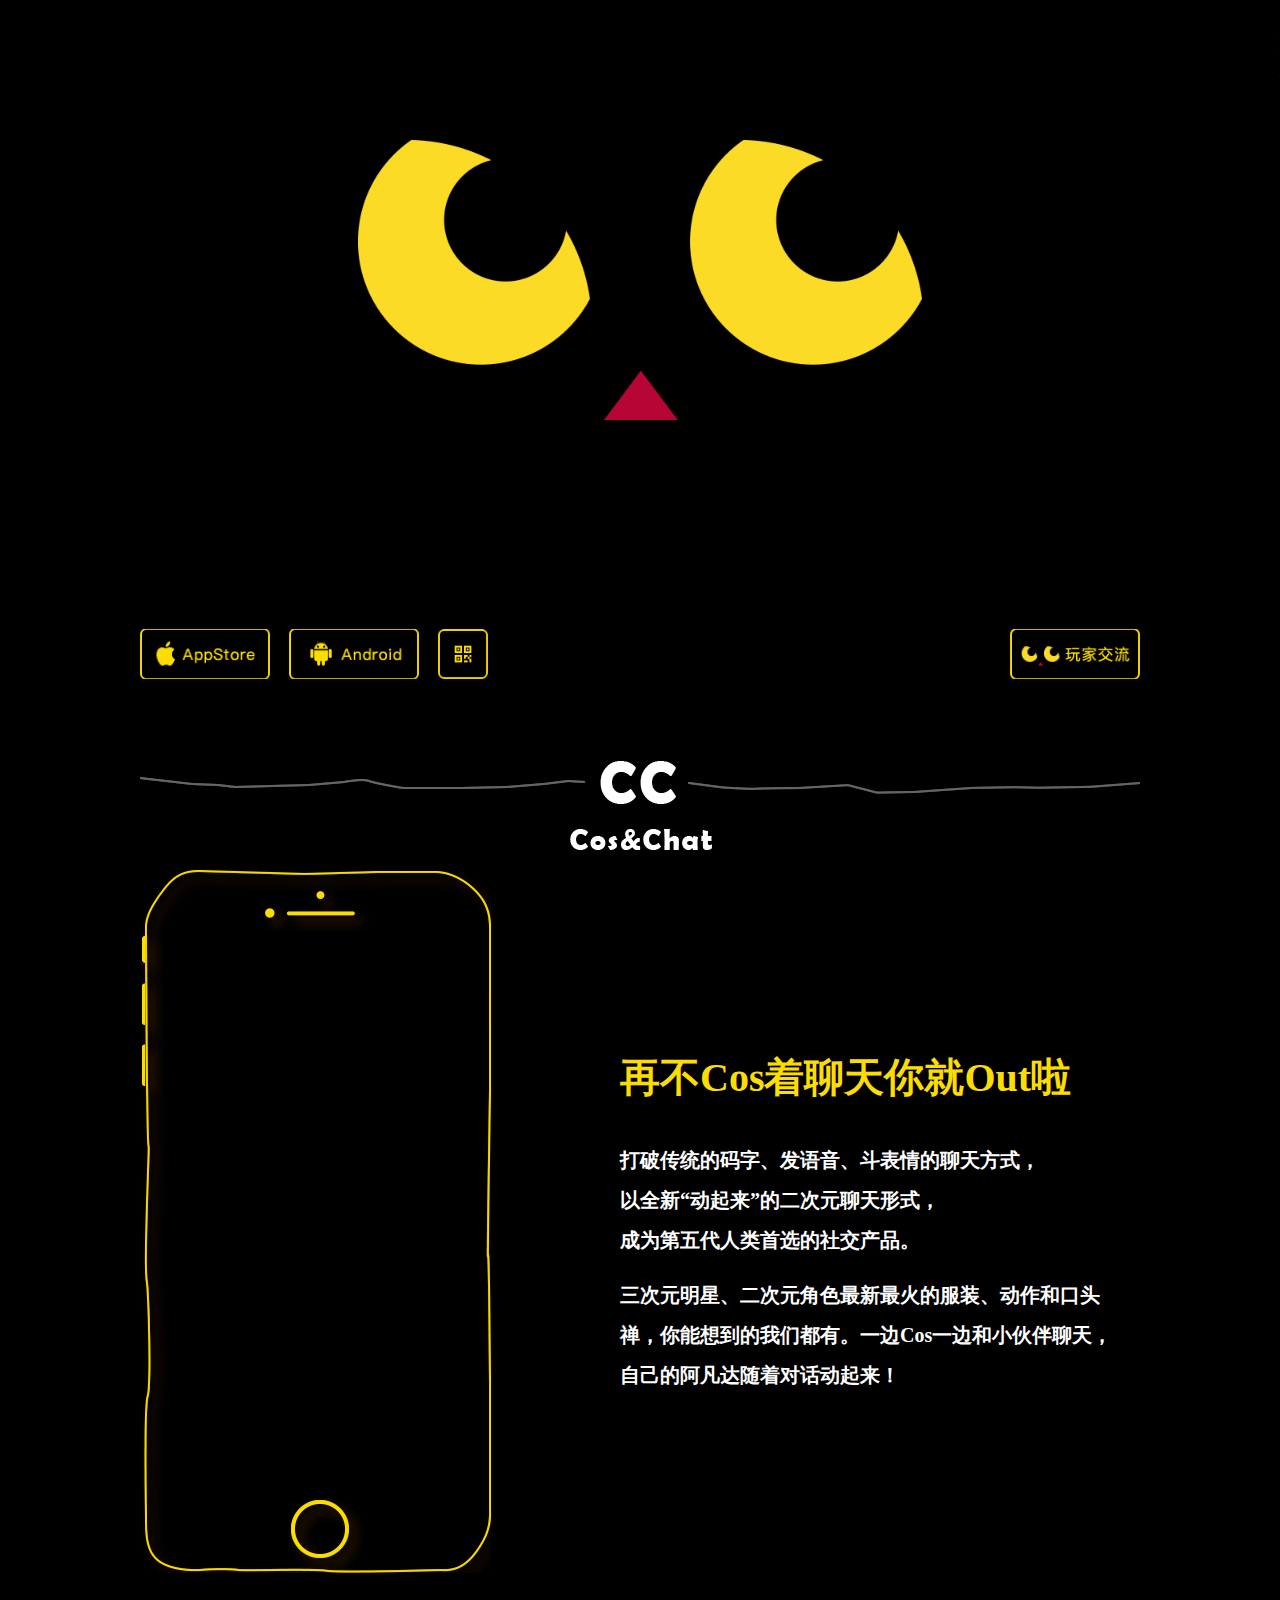
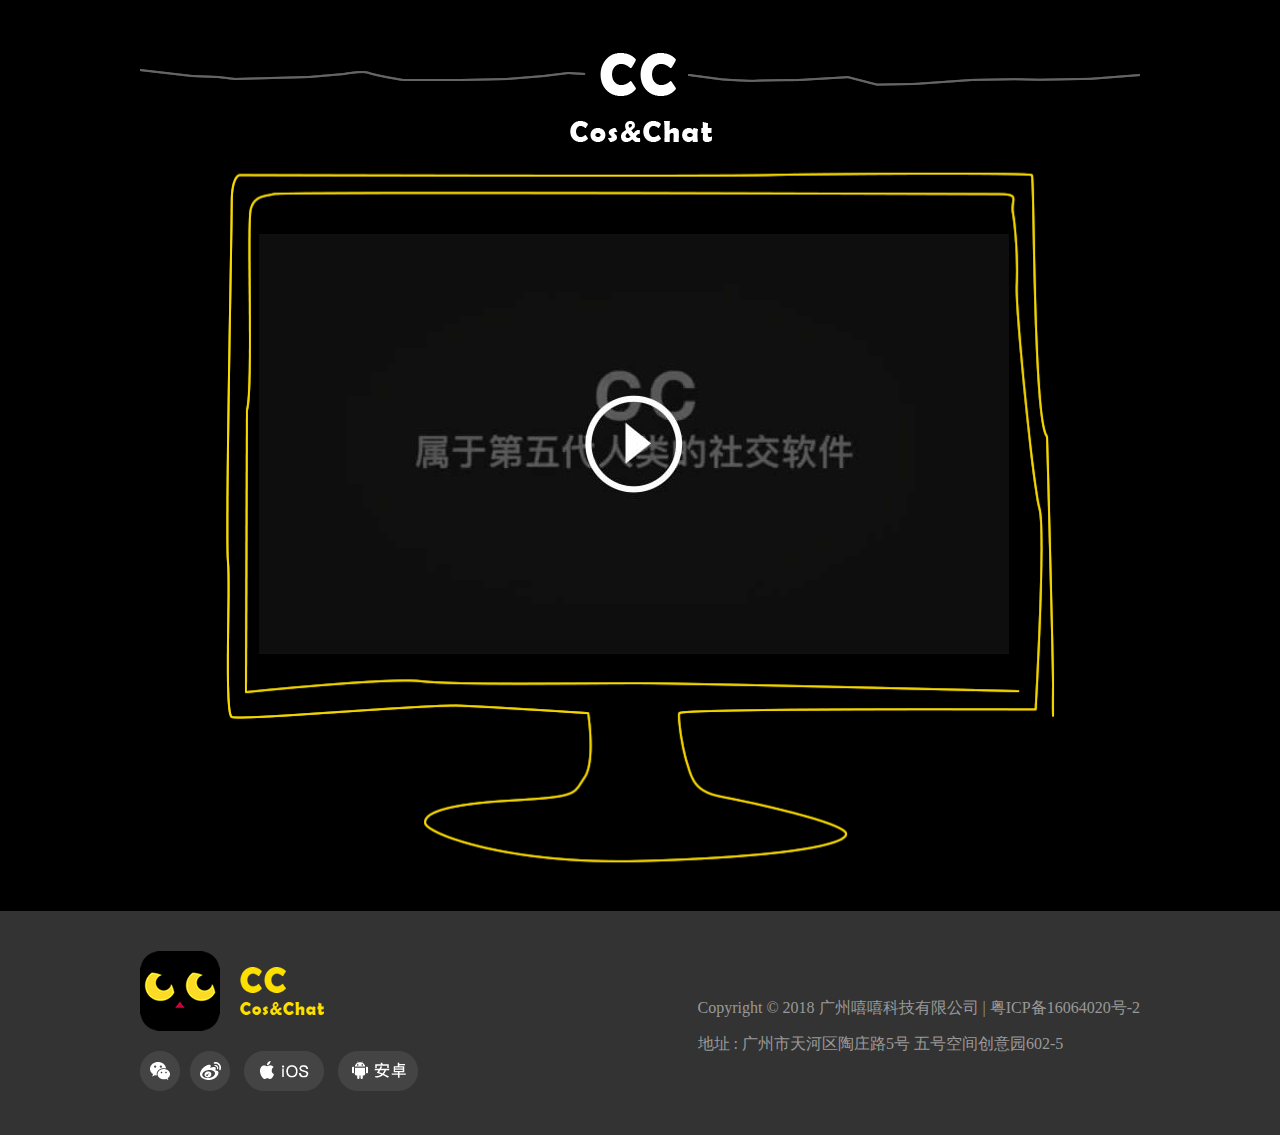
==== commit 3ef09cee: "改title" ====
--- a/index.html
+++ b/index.html
@@ -1 +1 @@
-<!DOCTYPE html><html lang="en"><head><meta charset="utf-8"><meta name="renderer" content="webkit|ie-comp|ie-stand"><meta http-equiv="Cache-Control" content="no-siteapp"><meta name="keywords" content="广州市,嘻嘻,科技,嘻嘻科技"><meta name="description" content="广州市嘻嘻科技有限公司官网"><meta name="viewport" content="width=device-width,initial-scale=1,user-scalable=no"><meta name="apple-mobile-web-app-capable" content="yes"><meta name="apple-mobile-web-app-status-bar-style" content="black"><meta http-equiv="X-UA-Compatible" content="IE=edge"><title>广州市嘻嘻科技有限公司</title><link rel="stylesheet" href="css/style.css"><script>/Android|webOS|iPhone|iPad|iPod|BlackBerry|IEMobile|Opera Mini/i.test(navigator.userAgent)&&(window.location.href="index-m.html")</script></head><body><div class="g-doc"><div class="g-hd"><ul id="j-txtgroup" class="m-txtgroup"></ul><div class="g-sec g-sec-1"><div id="j-logo" class="m-logo"><div class="water"></div></div><div class="m-btngroup"><div class="left"><a target="_blank" href="//www.pgyer.com/coschat" class="u-btn u-btn-ios"></a> <a target="_blank" href="//www.pgyer.com/coschat" class="u-btn u-btn-android"></a> <a id="j-btndownload" href="javascript:;" class="u-btn-qrcode"><img src="img/download-qrcode.png" alt=""></a></div><div class="right"><a target="_blank" href="//bbs.coschat.com/" class="u-btn-bbs"></a></div></div></div></div><div class="g-line"></div><div class="g-sec g-sec-2"><div class="m-phone"><video data-autoplay="" loop autoplay src="img/video1.mp4" class="video-tvc" poster="" muted>抱歉，您的浏览器不支持内嵌视频</video></div><div class="m-des"><h2>再不Cos着聊天你就Out啦</h2><div class="txt1"><h3>打破传统的码字、发语音、斗表情的聊天方式，<h3>以全新“动起来”的二次元聊天形式，</h3><h3>成为第五代人类首选的社交产品。</h3></h3></div><div class="txt2"><h3>三次元明星、二次元角色最新最火的服装、动作和口头禅，你能想到的我们都有。一边Cos一边和小伙伴聊天，自己的阿凡达随着对话动起来！</h3></div></div></div><div class="g-line"></div><div class="g-sec"><div class="m-screen"><video id="j-video2" data-autoplay="" loop src="img/video2.mp4" class="video-tvc" poster="">抱歉，您的浏览器不支持内嵌视频</video><div id="j-poster" class="poster"></div></div></div><div class="g-ft"><div class="g-sec"><div class="left"><div class="logo"></div><div class="icons"><a class="wechat"><img src="img/wechat-qrcode.png" alt=""> </a><a target="_blank" href="//weibo.com/u/6461154466" class="weibo"></a> <a target="_blank" href="//www.pgyer.com/coschat" class="ios"></a> <a target="_blank" href="//www.pgyer.com/coschat" class="andriod"></a></div></div><div class="right"><div class="copy">Copyright © 2018 广州嘻嘻科技有限公司 | <a href="//www.miitbeian.gov.cn/">粤ICP备16064020号-2</a></div><div class="address">地址 : 广州市天河区陶庄路5号 五号空间创意园602-5</div></div></div></div></div><script src="js/jquery.min.js"></script><script>$(function(){var o=["别盯着我看","你往下滚动看看啊","干嘛还盯着我","不要再盯着我啦","你再盯信不信我叫给你看",""];for(var t,e,i,s="",n=0;n<o.length;n++)s+='<li style="top:'+(void 0,e=60-(t=10),i=Math.random(),t+Math.round(i*e))+'px">'+o[n]+"</li>";$("#j-txtgroup").html(s),function(){setTimeout(function(){$("#j-txtgroup").addClass("move")},5e3);var o=setTimeout(function(){$("#j-logo").attr("class","m-logo-toggle")},15e3),t=setTimeout(function(){$("#j-logo").attr("class","m-logo"),$("#j-txtgroup").removeClass("move"),clearTimeout(o),clearTimeout(t)},25e3)}(),setInterval(function(){!function(){setTimeout(function(){$("#j-txtgroup").addClass("move")},1e3);var o=setTimeout(function(){$("#j-logo").attr("class","m-logo-toggle")},11e3),t=setTimeout(function(){$("#j-logo").attr("class","m-logo"),$("#j-txtgroup").removeClass("move"),clearTimeout(o),clearTimeout(t)},21e3)}()},25e3);var u=$("#j-video2"),a=$("#j-poster");a.click(function(){u[0].paused?(u[0].play(),$(this).hide()):u.pause()}),u.click(function(){this.paused?this.play():(this.pause(),a.show())}),$("#j-btndownload").mouseover(function(){$(".u-btn-ios, .u-btn-android").css("visibility","hidden")}).mouseout(function(){$(".u-btn-ios, .u-btn-android").css("visibility","visible")})})</script></body></html>+<!DOCTYPE html><html lang="en"><head><meta charset="utf-8"><meta name="renderer" content="webkit|ie-comp|ie-stand"><meta http-equiv="Cache-Control" content="no-siteapp"><meta name="keywords" content="广州市,嘻嘻,科技,嘻嘻科技"><meta name="description" content="广州市嘻嘻科技有限公司官网"><meta name="viewport" content="width=device-width,initial-scale=1,user-scalable=no"><meta name="apple-mobile-web-app-capable" content="yes"><meta name="apple-mobile-web-app-status-bar-style" content="black"><meta http-equiv="X-UA-Compatible" content="IE=edge"><title>CC - Cos&Chat</title><link rel="stylesheet" href="css/style.css"><script>/Android|webOS|iPhone|iPad|iPod|BlackBerry|IEMobile|Opera Mini/i.test(navigator.userAgent)&&(window.location.href="index-m.html")</script></head><body><div class="g-doc"><div class="g-hd"><ul id="j-txtgroup" class="m-txtgroup"></ul><div class="g-sec g-sec-1"><div id="j-logo" class="m-logo"><div class="water"></div></div><div class="m-btngroup"><div class="left"><a target="_blank" href="//www.pgyer.com/coschat" class="u-btn u-btn-ios"></a> <a target="_blank" href="//www.pgyer.com/coschat" class="u-btn u-btn-android"></a> <a id="j-btndownload" href="javascript:;" class="u-btn-qrcode"><img src="img/download-qrcode.png" alt=""></a></div><div class="right"><a target="_blank" href="//bbs.coschat.com/" class="u-btn-bbs"></a></div></div></div></div><div class="g-line"></div><div class="g-sec g-sec-2"><div class="m-phone"><video data-autoplay="" loop autoplay src="img/video1.mp4" class="video-tvc" poster="" muted>抱歉，您的浏览器不支持内嵌视频</video></div><div class="m-des"><h2>再不Cos着聊天你就Out啦</h2><div class="txt1"><h3>打破传统的码字、发语音、斗表情的聊天方式，<h3>以全新“动起来”的二次元聊天形式，</h3><h3>成为第五代人类首选的社交产品。</h3></h3></div><div class="txt2"><h3>三次元明星、二次元角色最新最火的服装、动作和口头禅，你能想到的我们都有。一边Cos一边和小伙伴聊天，自己的阿凡达随着对话动起来！</h3></div></div></div><div class="g-line"></div><div class="g-sec"><div class="m-screen"><video id="j-video2" data-autoplay="" loop src="img/video2.mp4" class="video-tvc" poster="">抱歉，您的浏览器不支持内嵌视频</video><div id="j-poster" class="poster"></div></div></div><div class="g-ft"><div class="g-sec"><div class="left"><div class="logo"></div><div class="icons"><a class="wechat"><img src="img/wechat-qrcode.png" alt=""> </a><a target="_blank" href="//weibo.com/u/6461154466" class="weibo"></a> <a target="_blank" href="//www.pgyer.com/coschat" class="ios"></a> <a target="_blank" href="//www.pgyer.com/coschat" class="andriod"></a></div></div><div class="right"><div class="copy">Copyright © 2018 广州嘻嘻科技有限公司 | <a href="//www.miitbeian.gov.cn/">粤ICP备16064020号-2</a></div><div class="address">地址 : 广州市天河区陶庄路5号 五号空间创意园602-5</div></div></div></div></div><script src="js/jquery.min.js"></script><script>$(function(){var o=["别盯着我看","你往下滚动看看啊","干嘛还盯着我","不要再盯着我啦","你再盯信不信我叫给你看",""];for(var t,e,i,s="",n=0;n<o.length;n++)s+='<li style="top:'+(void 0,e=60-(t=10),i=Math.random(),t+Math.round(i*e))+'px">'+o[n]+"</li>";$("#j-txtgroup").html(s),function(){setTimeout(function(){$("#j-txtgroup").addClass("move")},5e3);var o=setTimeout(function(){$("#j-logo").attr("class","m-logo-toggle")},15e3),t=setTimeout(function(){$("#j-logo").attr("class","m-logo"),$("#j-txtgroup").removeClass("move"),clearTimeout(o),clearTimeout(t)},25e3)}(),setInterval(function(){!function(){setTimeout(function(){$("#j-txtgroup").addClass("move")},1e3);var o=setTimeout(function(){$("#j-logo").attr("class","m-logo-toggle")},11e3),t=setTimeout(function(){$("#j-logo").attr("class","m-logo"),$("#j-txtgroup").removeClass("move"),clearTimeout(o),clearTimeout(t)},21e3)}()},25e3);var u=$("#j-video2"),a=$("#j-poster");a.click(function(){u[0].paused?(u[0].play(),$(this).hide()):u.pause()}),u.click(function(){this.paused?this.play():(this.pause(),a.show())}),$("#j-btndownload").mouseover(function(){$(".u-btn-ios, .u-btn-android").css("visibility","hidden")}).mouseout(function(){$(".u-btn-ios, .u-btn-android").css("visibility","visible")})})</script></body></html>